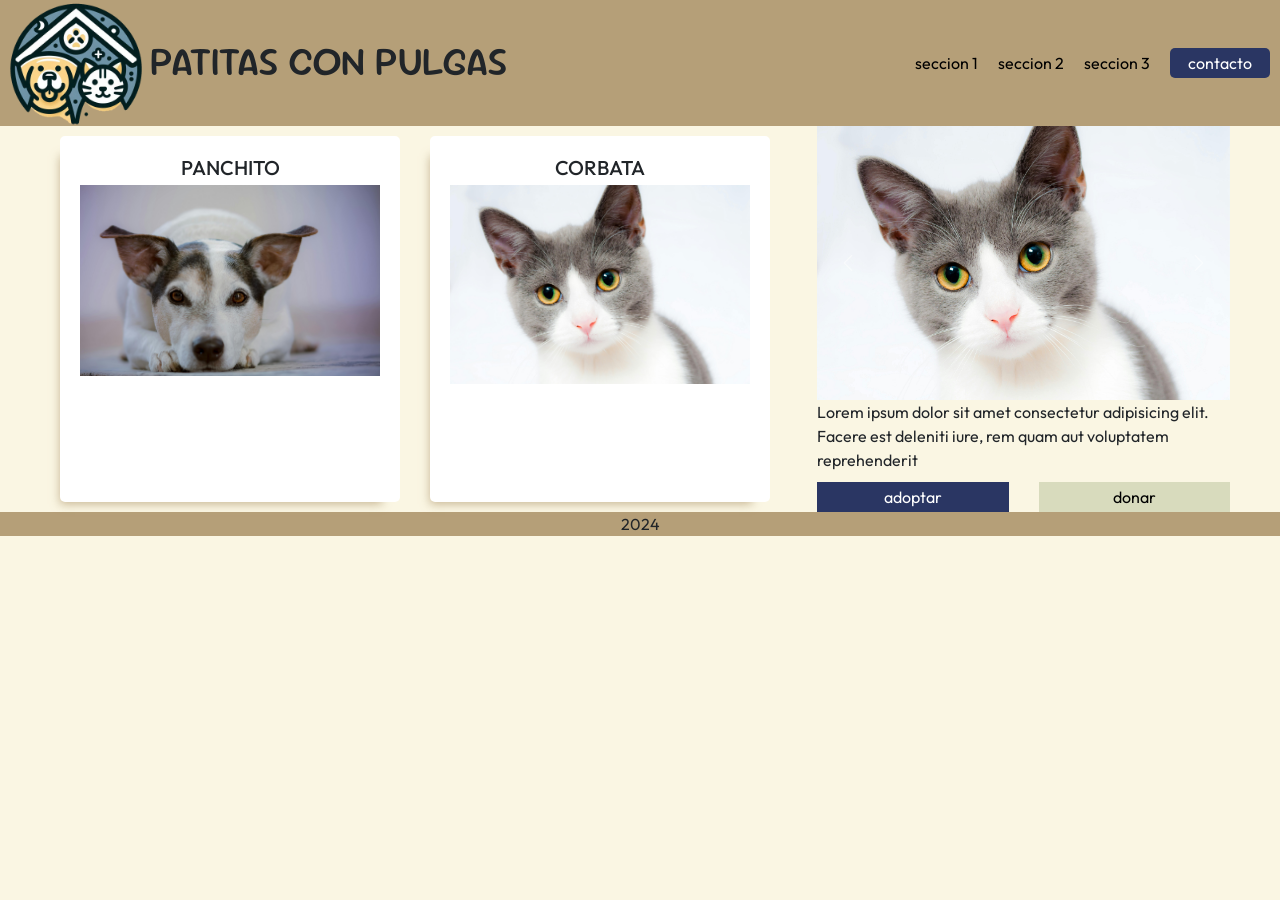
==== index.html @ 22d17f7e "Add files via upload" ====
<!DOCTYPE html>
<html lang="es">
<head>
    <meta charset="UTF-8">
    <meta name="viewport" content="width=device-width, initial-scale=1.0">
    <title>Patitas con pulgas</title>
    <!-- FONT AWESONE -->
    <link rel="stylesheet" href="https://cdnjs.cloudflare.com/ajax/libs/font-awesome/6.6.0/css/all.min.css" integrity="sha512-Kc323vGBEqzTmouAECnVceyQqyqdsSiqLQISBL29aUW4U/M7pSPA/gEUZQqv1cwx4OnYxTxve5UMg5GT6L4JJg==" crossorigin="anonymous" referrerpolicy="no-referrer" />
    <!-- BOOTSTRAP -->
    <link href="https://cdn.jsdelivr.net/npm/bootstrap@5.3.3/dist/css/bootstrap.min.css" rel="stylesheet" integrity="sha384-QWTKZyjpPEjISv5WaRU9OFeRpok6YctnYmDr5pNlyT2bRjXh0JMhjY6hW+ALEwIH" crossorigin="anonymous">
<!-- CUSTOM  CSS -->
     <link rel="stylesheet" href="css/estilos.css">
<!-- FAVICON -->
    <link rel="shortcut icon" href="img/favicon.png" type="image/x-icon">
     
</head>


<body>
    <header>
        <div class="logo">
        <a href="index.html"><img src="img/logo1.jpg" alt="logo refugio de mascotas"></a>
        
        <h1>patitas con pulgas</h1>
    </div>
        <nav class="navHeader">
            <a href="">seccion 1</a>
            <a href="">seccion 2</a>
            <a href="">seccion 3</a>
            <a href=""><input class="btnContacto" type="button" value="contacto"></a>
        </nav>
    </header>
    <main>
        <div class="container_flex">
<div class="container_cards">
            <article>
                <h2>Panchito</h2>
                <img src="img/perro2.jpg" alt="foto perro panchito">
            </article>

            <article>
                <h2>Corbata</h2>
                <img src="img/gato1.jpg" alt="foto gato corbata">
            </article>
        </div>
        </div>
        <aside>
                <div class="carousel">
                    <div id="carouselExample" class="carousel slide">
                        <div class="carousel-inner">
                          <div class="carousel-item active">
                            <img src="img/gato1.jpg" class="d-block w-100" alt="...">
                          </div>
                          <div class="carousel-item">
                            <img src="img/perro1.jpg" class="d-block w-100" alt="...">
                          </div>
                          <div class="carousel-item">
                            <img src="img/perro2.jpg" class="d-block w-100" alt="...">
                          </div>
                        </div>
                        <button class="carousel-control-prev" type="button" data-bs-target="#carouselExample" data-bs-slide="prev">
                          <span class="carousel-control-prev-icon" aria-hidden="true"></span>
                          <span class="visually-hidden">Previous</span>
                        </button>
                        <button class="carousel-control-next" type="button" data-bs-target="#carouselExample" data-bs-slide="next">
                          <span class="carousel-control-next-icon" aria-hidden="true"></span>
                          <span class="visually-hidden">Next</span>
                        </button>
                      </div>
                </div>
                <p>Lorem ipsum dolor sit amet consectetur adipisicing elit. Facere est deleniti iure, rem quam aut voluptatem reprehenderit</p>
                <div class="asideButtons">
                    <input class="botonAdoptar" type="button" value="adoptar">
                    <input class="botonDonar" type="button" value="donar">
                </div>
        </aside>


    </main>
    <footer>
        <p>2024</p>
    </footer>
    <script src="https://cdn.jsdelivr.net/npm/@popperjs/core@2.11.8/dist/umd/popper.min.js" integrity="sha384-I7E8VVD/ismYTF4hNIPjVp/Zjvgyol6VFvRkX/vR+Vc4jQkC+hVqc2pM8ODewa9r" crossorigin="anonymous"></script>
<script src="https://cdn.jsdelivr.net/npm/bootstrap@5.3.3/dist/js/bootstrap.min.js" integrity="sha384-0pUGZvbkm6XF6gxjEnlmuGrJXVbNuzT9qBBavbLwCsOGabYfZo0T0to5eqruptLy" crossorigin="anonymous"></script>
</body>
</html>
---- css/estilos.css ----
@import url('https://fonts.googleapis.com/css2?family=Concert+One&display=swap');

@import url('https://fonts.googleapis.com/css2?family=Concert+One&family=Sour+Gummy:ital,wght@0,100..900;1,100..900&display=swap');


@import url('https://fonts.googleapis.com/css2?family=Concert+One&family=Outfit:wght@100..900&family=Sour+Gummy:ital,wght@0,100..900;1,100..900&display=swap');


/* RESET */

*{
    margin: 0px;
    padding: 0px;
    box-sizing: border-box;

}
/* ESTILOS GLOBALES */
html{
    font-size: 62.5%;

}

body {
    font-size: 1.6rem;
    font-family: "Outfit", sans-serif;
    background-color: #FAF6E3;
}

img {
    max-width: 100%;
}

a{
    text-decoration: none;
    color: black;
}

/* HEADER */
header{
    display: flex;
    justify-content: space-between;
    align-items: center;
    background-color: #B59F78;
}

header img {
    width: 150px;
}

header h1 {
    /* font-family: "Concert One", sans-serif; */
    font-family: "Sour Gummy", sans-serif;
    font-size: 4rem;
    text-transform: uppercase;
}

.navHeader{
    display: flex;
    align-items: center;
    gap: 2rem;
}
/* LOGO */
.logo {
    display: flex;
    justify-content: center;
    align-items: center;
}
/* BOTONES */

.botonAdoptar, .botonDonar {
    border: none;
    background-color: #2A3663;
    width: 200px;
    height: 30px;
    cursor: pointer;
    color: #fff;
}

.botonDonar{
    background-color: #D8DBBD;
    color: #000;
}

.btnContacto{
    border: none;
    background-color: #2A3663;
    width: 100px;
    height: 30px;
    cursor: pointer;
    color: #fff;
    border-radius: .5rem;
    margin-right: 1rem;
}

/* ASIDE */
aside {
    width: 35%;
    display: flex;
    flex-direction: column;
    
}
aside img {
    width: 300px;
    display: flex;
    align-items: center;
}

.asideButtons {
    display: flex;
    gap: 3rem;
}

.container_flex {
    display: flex;
    gap: 2rem;
    justify-content: space-between;
}
.container_cards{
    display: flex;
    gap: 1rem;
}
/* ARTICLE */
article {
    width: 90%;
    background-color: #fff;
    text-align: center;
    padding: 2rem;
    margin: 1rem;
    border-radius: .5rem;
    box-shadow: -9px 11px 9px -9px rgba(181,159,120,0.75);
   
}

article h2{
    text-transform: uppercase;
}

article img {
    width: 300px;
}


footer {
    background-color: #b59f78 ;
    text-align: center;
}

.carousel{
  
  max-width: 100%;
}

main{
    display: flex;
    justify-content: space-between;
    margin-left: 5rem;
    margin-right: 5rem;
}
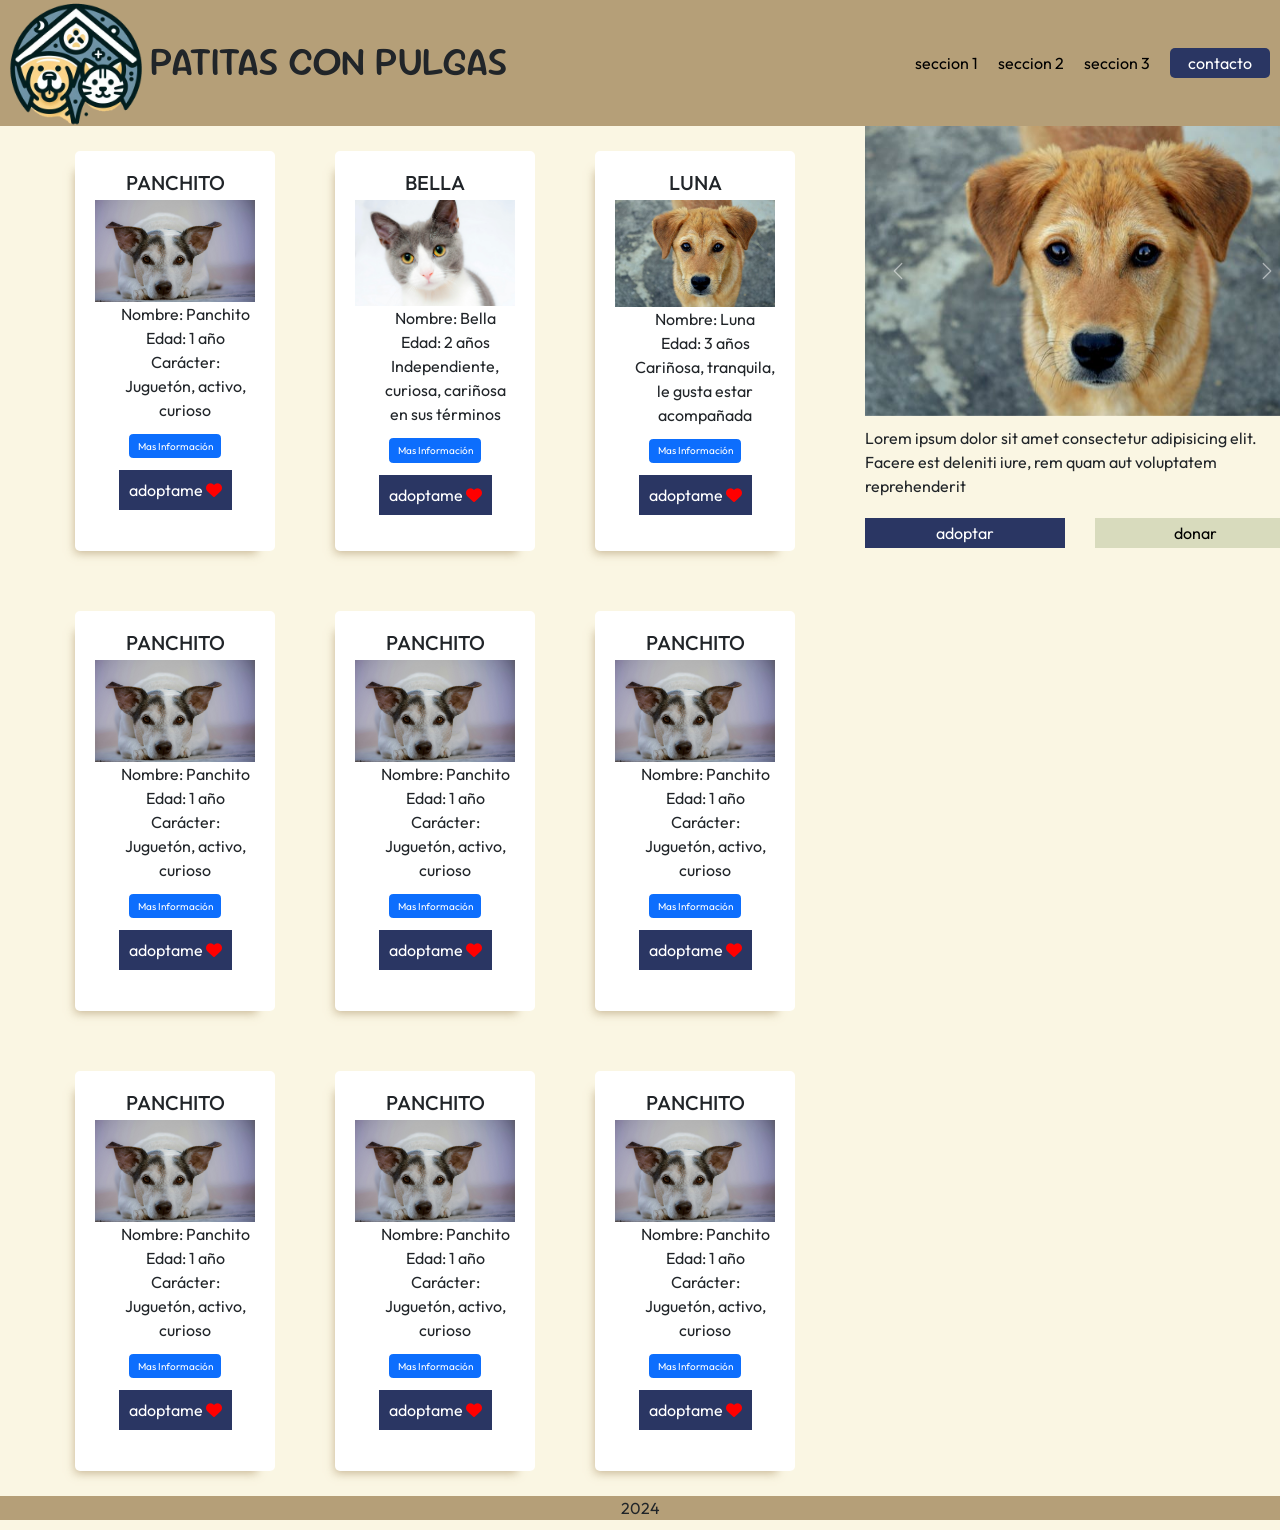
==== commit 53982a86: "Add files via upload" ====
--- a/index.html
+++ b/index.html
@@ -24,38 +24,410 @@
         <h1>patitas con pulgas</h1>
     </div>
         <nav class="navHeader">
-            <a href="">seccion 1</a>
-            <a href="">seccion 2</a>
-            <a href="">seccion 3</a>
+            <a class="navLinks" href="">seccion 1</a>
+            <a class="navLinks" href="">seccion 2</a>
+            <a class="navLinks" href="">seccion 3</a>
             <a href=""><input class="btnContacto" type="button" value="contacto"></a>
         </nav>
     </header>
     <main>
         <div class="container_flex">
 <div class="container_cards">
-            <article>
-                <h2>Panchito</h2>
-                <img src="img/perro2.jpg" alt="foto perro panchito">
-            </article>
-
-            <article>
-                <h2>Corbata</h2>
-                <img src="img/gato1.jpg" alt="foto gato corbata">
-            </article>
-        </div>
+    <article>
+        <h2>Panchito</h2> 
+        <img src="img/perro2.jpg" alt="foto perro panchito">
+        <ul>
+          <li>Nombre: Panchito</li>
+          <li>Edad: 1 año</li>
+          <li>Carácter: Juguetón, activo, curioso</li>
+        </ul>
+      <!-- Button trigger modal -->
+<button type="button" class="btn btn-primary" data-bs-toggle="modal" data-bs-target="#exampleModal">
+  Mas Información
+</button>
+     <!-- Modal -->
+<div class="modal fade" id="exampleModal" tabindex="-1" aria-labelledby="exampleModalLabel" aria-hidden="true">
+  <div class="modal-dialog">
+    <div class="modal-content">
+      <div class="modal-header">
+        <h1 class="modal-title fs-5" id="exampleModalLabel">Panchito</h1>
+        <button type="button" class="btn-close" data-bs-dismiss="modal" aria-label="Close"></button>
+      </div>
+      <div class="modal-body">
+        <p> 
+            Nombre: Panchito <br>
+Edad: 1 año <br>
+Carácter: Juguetón, activo, curioso <br>
+Compatibilidad: Aprecia la compañía humana y adora los juegos con niños y adultos. Se lleva bien con otros perros y tiene curiosidad por los gatos, aunque a veces es demasiado enérgico. <br>
+Salud: Castrado, vacunado y en perfecto estado de salud <br>
+Detalles adicionales: Ideal para una familia activa. Panchito tiene mucha energía y necesita espacio para correr y jugar.
+
+        </p>
+      </div>
+      <div class="modal-footer">
+        
+      </div>
+    </div>
+  </div>
+</div>
+
+        <div class="adoptar">
+        <a href="#">adoptame <i class="fa-solid fa-heart"></i></a>
+    </div>
+    <!-- ANIMAL 2 -->
+      </article>
+      <article>
+        <h2>Bella</h2> 
+        <img src="img/gato1.jpg" alt="foto perro panchito">
+        <ul>
+          <li>Nombre: Bella</li>
+          <li>Edad: 2 años</li>
+          <li>Independiente, curiosa, cariñosa en sus términos</li>
+        </ul>
+      <!-- Button trigger modal -->
+<button type="button" class="btn btn-primary" data-bs-toggle="modal" data-bs-target="#exampleModal2">
+  Mas Información
+</button>
+     <!-- Modal -->
+<div class="modal fade" id="exampleModal2" tabindex="-1" aria-labelledby="exampleModalLabel2" aria-hidden="true">
+  <div class="modal-dialog">
+    <div class="modal-content">
+      <div class="modal-header">
+        <h1 class="modal-title fs-5" id="exampleModalLabel2">Bella</h1>
+        <button type="button" class="btn-close" data-bs-dismiss="modal" aria-label="Close"></button>
+      </div>
+      <div class="modal-body">
+        <p> 
+            Nombre: Bella <br>
+Edad: 2 años <br>
+Carácter: Independiente, curiosa, cariñosa en sus términos <br>
+Compatibilidad: Le gusta la compañía humana, pero sin agobios. Es tolerante con otros gatos y perros tranquilos. <br>
+Salud: Castrada, vacunada y desparasitada <br>
+Detalles adicionales: Bella es ideal para una casa sin mucho ruido, y disfruta explorar y tomar el sol cerca de la ventana.
+
+
+        </p>
+      </div>
+      <div class="modal-footer">
+        
+      </div>
+    </div>
+  </div>
+</div>
+
+        <div class="adoptar">
+        <a href="#">adoptame <i class="fa-solid fa-heart"></i></a>
+    </div>
+      </article>
+
+      <!-- ANIMAL -->
+      <article>
+        <h2>Luna</h2> 
+        <img src="img/perro1.jpg" alt="foto perro panchito">
+        <ul>
+          <li>Nombre: Luna</li>
+          <li>Edad: 3 años</li>
+          <li>Cariñosa, tranquila, le gusta estar acompañada</li>
+        </ul>
+      <!-- Button trigger modal -->
+<button type="button" class="btn btn-primary" data-bs-toggle="modal" data-bs-target="#exampleModal">
+  Mas Información
+</button>
+     <!-- Modal -->
+<div class="modal fade" id="exampleModal" tabindex="-1" aria-labelledby="exampleModalLabel" aria-hidden="true">
+  <div class="modal-dialog">
+    <div class="modal-content">
+      <div class="modal-header">
+        <h1 class="modal-title fs-5" id="exampleModalLabel">Panchito</h1>
+        <button type="button" class="btn-close" data-bs-dismiss="modal" aria-label="Close"></button>
+      </div>
+      <div class="modal-body">
+        <p> 
+            Nombre: Panchito <br>
+Edad: 1 año <br>
+Carácter: Juguetón, activo, curioso <br>
+Compatibilidad: Aprecia la compañía humana y adora los juegos con niños y adultos. Se lleva bien con otros perros y tiene curiosidad por los gatos, aunque a veces es demasiado enérgico. <br>
+Salud: Castrado, vacunado y en perfecto estado de salud <br>
+Detalles adicionales: Ideal para una familia activa. Panchito tiene mucha energía y necesita espacio para correr y jugar.
+
+        </p>
+      </div>
+      <div class="modal-footer">
+        
+      </div>
+    </div>
+  </div>
+</div>
+
+        <div class="adoptar">
+        <a href="#">adoptame <i class="fa-solid fa-heart"></i></a>
+    </div>
+      </article>
+      <article>
+        <h2>Panchito</h2> 
+        <img src="img/perro2.jpg" alt="foto perro panchito">
+        <ul>
+          <li>Nombre: Panchito</li>
+          <li>Edad: 1 año</li>
+          <li>Carácter: Juguetón, activo, curioso</li>
+        </ul>
+      <!-- Button trigger modal -->
+<button type="button" class="btn btn-primary" data-bs-toggle="modal" data-bs-target="#exampleModal">
+  Mas Información
+</button>
+     <!-- Modal -->
+<div class="modal fade" id="exampleModal" tabindex="-1" aria-labelledby="exampleModalLabel" aria-hidden="true">
+  <div class="modal-dialog">
+    <div class="modal-content">
+      <div class="modal-header">
+        <h1 class="modal-title fs-5" id="exampleModalLabel">Panchito</h1>
+        <button type="button" class="btn-close" data-bs-dismiss="modal" aria-label="Close"></button>
+      </div>
+      <div class="modal-body">
+        <p> 
+            Nombre: Panchito <br>
+Edad: 1 año <br>
+Carácter: Juguetón, activo, curioso <br>
+Compatibilidad: Aprecia la compañía humana y adora los juegos con niños y adultos. Se lleva bien con otros perros y tiene curiosidad por los gatos, aunque a veces es demasiado enérgico. <br>
+Salud: Castrado, vacunado y en perfecto estado de salud <br>
+Detalles adicionales: Ideal para una familia activa. Panchito tiene mucha energía y necesita espacio para correr y jugar.
+
+        </p>
+      </div>
+      <div class="modal-footer">
+        
+      </div>
+    </div>
+  </div>
+</div>
+
+        <div class="adoptar">
+        <a href="#">adoptame <i class="fa-solid fa-heart"></i></a>
+    </div>
+      </article>
+      <article>
+        <h2>Panchito</h2> 
+        <img src="img/perro2.jpg" alt="foto perro panchito">
+        <ul>
+          <li>Nombre: Panchito</li>
+          <li>Edad: 1 año</li>
+          <li>Carácter: Juguetón, activo, curioso</li>
+        </ul>
+      <!-- Button trigger modal -->
+<button type="button" class="btn btn-primary" data-bs-toggle="modal" data-bs-target="#exampleModal">
+  Mas Información
+</button>
+     <!-- Modal -->
+<div class="modal fade" id="exampleModal" tabindex="-1" aria-labelledby="exampleModalLabel" aria-hidden="true">
+  <div class="modal-dialog">
+    <div class="modal-content">
+      <div class="modal-header">
+        <h1 class="modal-title fs-5" id="exampleModalLabel">Panchito</h1>
+        <button type="button" class="btn-close" data-bs-dismiss="modal" aria-label="Close"></button>
+      </div>
+      <div class="modal-body">
+        <p> 
+            Nombre: Panchito <br>
+Edad: 1 año <br>
+Carácter: Juguetón, activo, curioso <br>
+Compatibilidad: Aprecia la compañía humana y adora los juegos con niños y adultos. Se lleva bien con otros perros y tiene curiosidad por los gatos, aunque a veces es demasiado enérgico. <br>
+Salud: Castrado, vacunado y en perfecto estado de salud <br>
+Detalles adicionales: Ideal para una familia activa. Panchito tiene mucha energía y necesita espacio para correr y jugar.
+
+        </p>
+      </div>
+      <div class="modal-footer">
+        
+      </div>
+    </div>
+  </div>
+</div>
+
+        <div class="adoptar">
+        <a href="#">adoptame <i class="fa-solid fa-heart"></i></a>
+    </div>
+      </article>
+      <article>
+        <h2>Panchito</h2> 
+        <img src="img/perro2.jpg" alt="foto perro panchito">
+        <ul>
+          <li>Nombre: Panchito</li>
+          <li>Edad: 1 año</li>
+          <li>Carácter: Juguetón, activo, curioso</li>
+        </ul>
+      <!-- Button trigger modal -->
+<button type="button" class="btn btn-primary" data-bs-toggle="modal" data-bs-target="#exampleModal">
+  Mas Información
+</button>
+     <!-- Modal -->
+<div class="modal fade" id="exampleModal" tabindex="-1" aria-labelledby="exampleModalLabel" aria-hidden="true">
+  <div class="modal-dialog">
+    <div class="modal-content">
+      <div class="modal-header">
+        <h1 class="modal-title fs-5" id="exampleModalLabel">Panchito</h1>
+        <button type="button" class="btn-close" data-bs-dismiss="modal" aria-label="Close"></button>
+      </div>
+      <div class="modal-body">
+        <p> 
+            Nombre: Panchito <br>
+Edad: 1 año <br>
+Carácter: Juguetón, activo, curioso <br>
+Compatibilidad: Aprecia la compañía humana y adora los juegos con niños y adultos. Se lleva bien con otros perros y tiene curiosidad por los gatos, aunque a veces es demasiado enérgico. <br>
+Salud: Castrado, vacunado y en perfecto estado de salud <br>
+Detalles adicionales: Ideal para una familia activa. Panchito tiene mucha energía y necesita espacio para correr y jugar.
+
+        </p>
+      </div>
+      <div class="modal-footer">
+        
+      </div>
+    </div>
+  </div>
+</div>
+
+        <div class="adoptar">
+        <a href="#">adoptame <i class="fa-solid fa-heart"></i></a>
+    </div>
+      </article>
+      <article>
+        <h2>Panchito</h2> 
+        <img src="img/perro2.jpg" alt="foto perro panchito">
+        <ul>
+          <li>Nombre: Panchito</li>
+          <li>Edad: 1 año</li>
+          <li>Carácter: Juguetón, activo, curioso</li>
+        </ul>
+      <!-- Button trigger modal -->
+<button type="button" class="btn btn-primary" data-bs-toggle="modal" data-bs-target="#exampleModal">
+  Mas Información
+</button>
+     <!-- Modal -->
+<div class="modal fade" id="exampleModal" tabindex="-1" aria-labelledby="exampleModalLabel" aria-hidden="true">
+  <div class="modal-dialog">
+    <div class="modal-content">
+      <div class="modal-header">
+        <h1 class="modal-title fs-5" id="exampleModalLabel">Panchito</h1>
+        <button type="button" class="btn-close" data-bs-dismiss="modal" aria-label="Close"></button>
+      </div>
+      <div class="modal-body">
+        <p> 
+            Nombre: Panchito <br>
+Edad: 1 año <br>
+Carácter: Juguetón, activo, curioso <br>
+Compatibilidad: Aprecia la compañía humana y adora los juegos con niños y adultos. Se lleva bien con otros perros y tiene curiosidad por los gatos, aunque a veces es demasiado enérgico. <br>
+Salud: Castrado, vacunado y en perfecto estado de salud <br>
+Detalles adicionales: Ideal para una familia activa. Panchito tiene mucha energía y necesita espacio para correr y jugar.
+
+        </p>
+      </div>
+      <div class="modal-footer">
+        
+      </div>
+    </div>
+  </div>
+</div>
+
+        <div class="adoptar">
+        <a href="#">adoptame <i class="fa-solid fa-heart"></i></a>
+    </div>
+      </article>
+      <article>
+        <h2>Panchito</h2> 
+        <img src="img/perro2.jpg" alt="foto perro panchito">
+        <ul>
+          <li>Nombre: Panchito</li>
+          <li>Edad: 1 año</li>
+          <li>Carácter: Juguetón, activo, curioso</li>
+        </ul>
+      <!-- Button trigger modal -->
+<button type="button" class="btn btn-primary" data-bs-toggle="modal" data-bs-target="#exampleModal">
+  Mas Información
+</button>
+     <!-- Modal -->
+<div class="modal fade" id="exampleModal" tabindex="-1" aria-labelledby="exampleModalLabel" aria-hidden="true">
+  <div class="modal-dialog">
+    <div class="modal-content">
+      <div class="modal-header">
+        <h1 class="modal-title fs-5" id="exampleModalLabel">Panchito</h1>
+        <button type="button" class="btn-close" data-bs-dismiss="modal" aria-label="Close"></button>
+      </div>
+      <div class="modal-body">
+        <p> 
+            Nombre: Panchito <br>
+Edad: 1 año <br>
+Carácter: Juguetón, activo, curioso <br>
+Compatibilidad: Aprecia la compañía humana y adora los juegos con niños y adultos. Se lleva bien con otros perros y tiene curiosidad por los gatos, aunque a veces es demasiado enérgico. <br>
+Salud: Castrado, vacunado y en perfecto estado de salud <br>
+Detalles adicionales: Ideal para una familia activa. Panchito tiene mucha energía y necesita espacio para correr y jugar.
+
+        </p>
+      </div>
+      <div class="modal-footer">
+        
+      </div>
+    </div>
+  </div>
+</div>
+
+        <div class="adoptar">
+        <a href="#">adoptame <i class="fa-solid fa-heart"></i></a>
+    </div>
+      </article>
+      <article>
+        <h2>Panchito</h2> 
+        <img src="img/perro2.jpg" alt="foto perro panchito">
+        <ul>
+          <li>Nombre: Panchito</li>
+          <li>Edad: 1 año</li>
+          <li>Carácter: Juguetón, activo, curioso</li>
+        </ul>
+      <!-- Button trigger modal -->
+<button type="button" class="btn btn-primary" data-bs-toggle="modal" data-bs-target="#exampleModal">
+  Mas Información
+</button>
+     <!-- Modal -->
+<div class="modal fade" id="exampleModal" tabindex="-1" aria-labelledby="exampleModalLabel" aria-hidden="true">
+  <div class="modal-dialog">
+    <div class="modal-content">
+      <div class="modal-header">
+        <h1 class="modal-title fs-5" id="exampleModalLabel">Panchito</h1>
+        <button type="button" class="btn-close" data-bs-dismiss="modal" aria-label="Close"></button>
+      </div>
+      <div class="modal-body">
+        <p> 
+            Nombre: Panchito <br>
+Edad: 1 año <br>
+Carácter: Juguetón, activo, curioso <br>
+Compatibilidad: Aprecia la compañía humana y adora los juegos con niños y adultos. Se lleva bien con otros perros y tiene curiosidad por los gatos, aunque a veces es demasiado enérgico. <br>
+Salud: Castrado, vacunado y en perfecto estado de salud <br>
+Detalles adicionales: Ideal para una familia activa. Panchito tiene mucha energía y necesita espacio para correr y jugar.
+
+        </p>
+      </div>
+      <div class="modal-footer">
+        
+      </div>
+    </div>
+  </div>
+</div>
+
+        <div class="adoptar">
+        <a href="#">adoptame <i class="fa-solid fa-heart"></i></a>
+    </div>
+      </article>       
         </div>
         <aside>
                 <div class="carousel">
                     <div id="carouselExample" class="carousel slide">
                         <div class="carousel-inner">
                           <div class="carousel-item active">
-                            <img src="img/gato1.jpg" class="d-block w-100" alt="...">
-                          </div>
-                          <div class="carousel-item">
                             <img src="img/perro1.jpg" class="d-block w-100" alt="...">
                           </div>
                           <div class="carousel-item">
                             <img src="img/perro2.jpg" class="d-block w-100" alt="...">
+                          </div>
+                          <div class="carousel-item">
+                            <img src="img/gato1.jpg" class="d-block w-100" alt="...">
                           </div>
                         </div>
                         <button class="carousel-control-prev" type="button" data-bs-target="#carouselExample" data-bs-slide="prev">
@@ -70,17 +442,28 @@
                 </div>
                 <p>Lorem ipsum dolor sit amet consectetur adipisicing elit. Facere est deleniti iure, rem quam aut voluptatem reprehenderit</p>
                 <div class="asideButtons">
-                    <input class="botonAdoptar" type="button" value="adoptar">
+                    <a href="contacto.html"><input class="botonAdoptar" type="button" value="adoptar"></a>
+                    
                     <input class="botonDonar" type="button" value="donar">
                 </div>
+                <iframe src="https://www.google.com/maps/embed?pb=!1m18!1m12!1m3!1d3285.00169533012!2d-58.45462522484295!3d-34.57882365618288!2m3!1f0!2f0!3f0!3m2!1i1024!2i768!4f13.1!3m3!1m2!1s0x95bcb5e7e69339d7%3A0xb7ab9fd5898290f8!2sDelgado%20769%2C%20C1427BDI%20Cdad.%20Aut%C3%B3noma%20de%20Buenos%20Aires!5e0!3m2!1ses-419!2sar!4v1731377019322!5m2!1ses-419!2sar" width="400" height="300" style="border:0;" allowfullscreen="" loading="lazy" referrerpolicy="no-referrer-when-downgrade"></iframe>
         </aside>
 
 
     </main>
+
+    
+
     <footer>
         <p>2024</p>
     </footer>
+
+   
     <script src="https://cdn.jsdelivr.net/npm/@popperjs/core@2.11.8/dist/umd/popper.min.js" integrity="sha384-I7E8VVD/ismYTF4hNIPjVp/Zjvgyol6VFvRkX/vR+Vc4jQkC+hVqc2pM8ODewa9r" crossorigin="anonymous"></script>
 <script src="https://cdn.jsdelivr.net/npm/bootstrap@5.3.3/dist/js/bootstrap.min.js" integrity="sha384-0pUGZvbkm6XF6gxjEnlmuGrJXVbNuzT9qBBavbLwCsOGabYfZo0T0to5eqruptLy" crossorigin="anonymous"></script>
+
+
+
+<script src="js/script.js"></script>
 </body>
 </html>
--- a/css/estilos.css
+++ b/css/estilos.css
@@ -58,6 +58,17 @@
     display: flex;
     align-items: center;
     gap: 2rem;
+}
+
+.navLinks:hover {
+    border: solid;
+    width: 100px;
+    height: 30px;
+    cursor: pointer;
+    color: #fff;
+    border-radius: .5rem;
+    margin-right: 1rem;
+    text-align: center;
 }
 /* LOGO */
 .logo {
@@ -76,9 +87,16 @@
     color: #fff;
 }
 
+.botonAdoptar:hover{
+    background-color: #1d2544;
+}
 .botonDonar{
     background-color: #D8DBBD;
     color: #000;
+}
+
+.botonDonar:hover{
+    background-color: #727272;
 }
 
 .btnContacto{
@@ -92,11 +110,17 @@
     margin-right: 1rem;
 }
 
+.btnContacto:hover{
+    background-color: #1d2544;
+    transform: scale(1.1);
+}
+
 /* ASIDE */
 aside {
     width: 35%;
     display: flex;
     flex-direction: column;
+    gap: 1rem;
     
 }
 aside img {
@@ -112,23 +136,39 @@
 
 .container_flex {
     display: flex;
+    /* flex-wrap: wrap; */
     gap: 2rem;
     justify-content: space-between;
 }
 .container_cards{
     display: flex;
     gap: 1rem;
+    flex-wrap: wrap;
+   width: 80rem;
+   
 }
 /* ARTICLE */
 article {
-    width: 90%;
+    width: 20rem;
+    height: 40rem;
     background-color: #fff;
     text-align: center;
     padding: 2rem;
-    margin: 1rem;
+    margin: 2.5rem;
     border-radius: .5rem;
     box-shadow: -9px 11px 9px -9px rgba(181,159,120,0.75);
+    max-width: 100%;
+    
    
+}
+article:hover{
+    /* transform: scale(1.1); */
+    width: 22rem;
+    height: 42rem;
+padding-top: 2.5rem;
+    /* padding:2.5rem;
+    margin: 3rem; */
+    box-shadow: -10px 12px 10px -10px rgb(129, 113, 86);
 }
 
 article h2{
@@ -139,6 +179,12 @@
     width: 300px;
 }
 
+article a{
+    margin-top: 2rem;
+}
+.info-btn{
+    margin-bottom: 2rem;
+}
 
 footer {
     background-color: #b59f78 ;
@@ -155,4 +201,25 @@
     justify-content: space-between;
     margin-left: 5rem;
     margin-right: 5rem;
-}+}
+
+article a {
+    background-color: #2A3663;
+    color: #fff;
+    padding: 1rem;
+   
+}
+
+.adoptar{
+    margin-top: 20px;
+}
+
+article a i {
+    color: red;
+}
+
+article li {
+    list-style: none;
+}
+
+
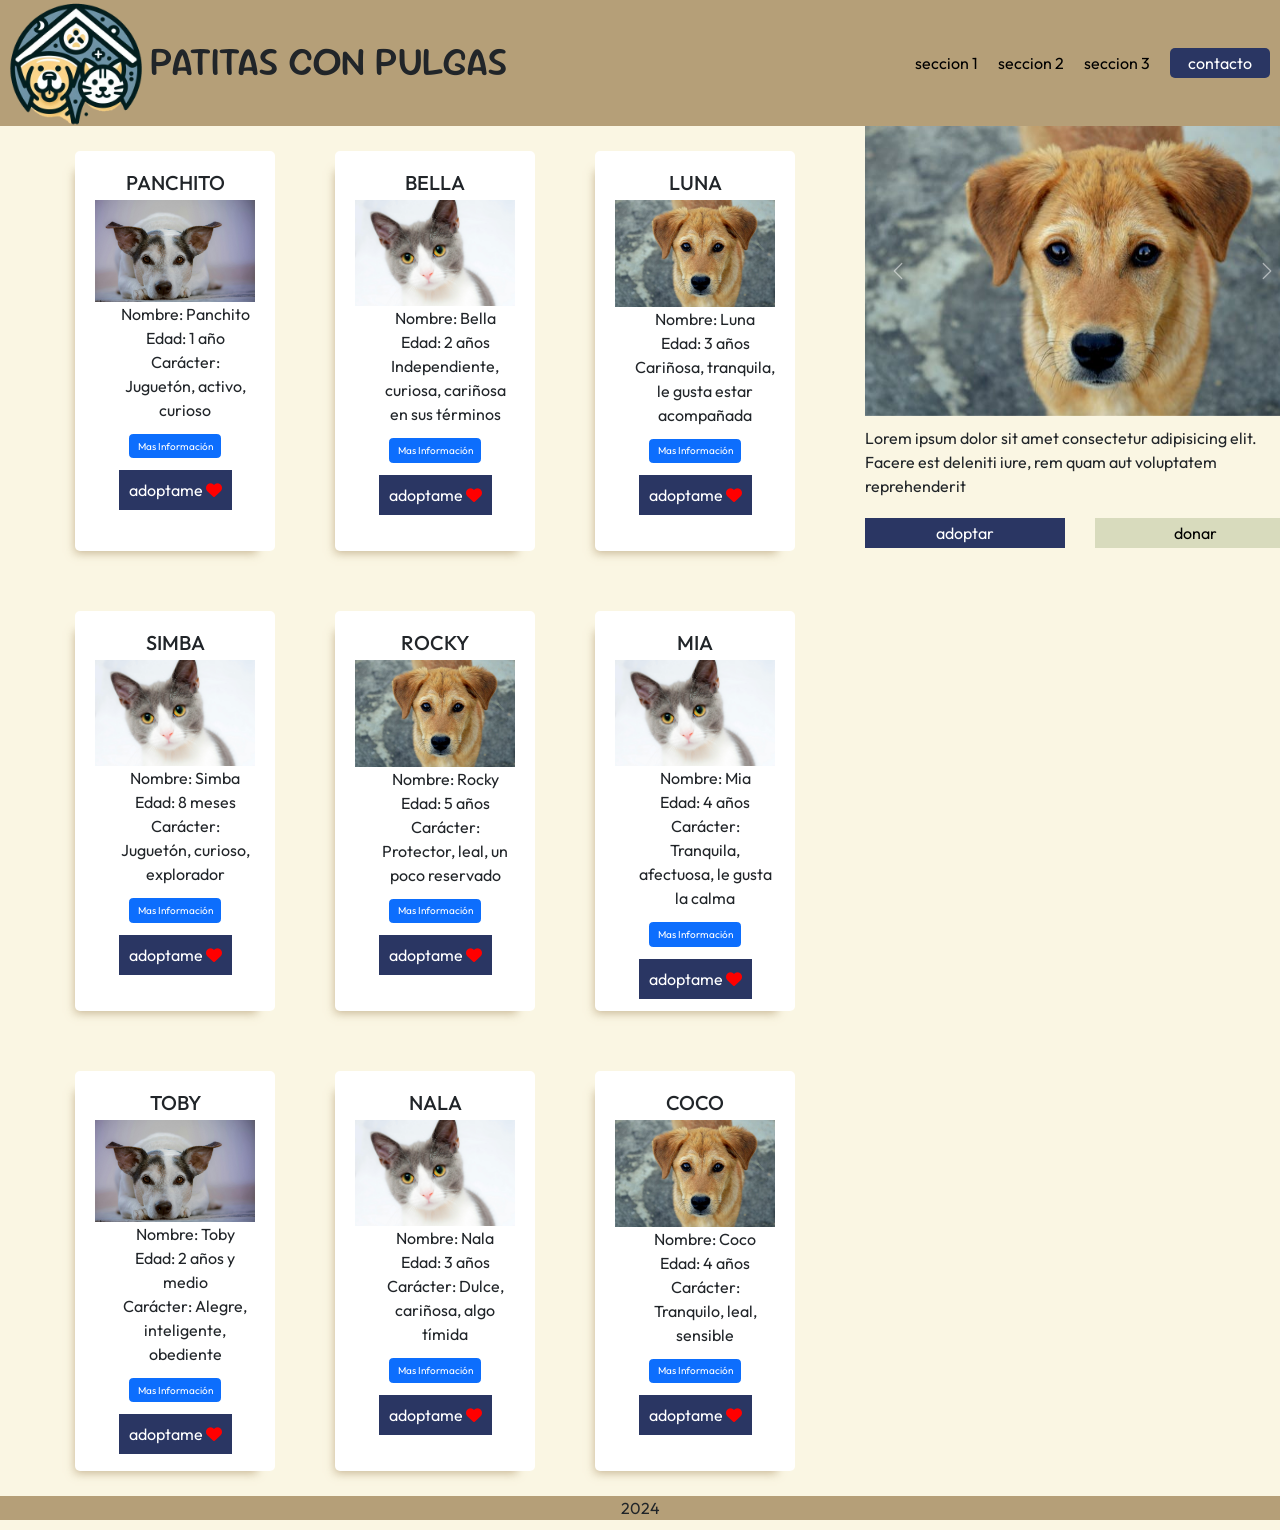
==== commit 4f167736: "Add files via upload" ====
--- a/index.html
+++ b/index.html
@@ -130,11 +130,99 @@
           <li>Cariñosa, tranquila, le gusta estar acompañada</li>
         </ul>
       <!-- Button trigger modal -->
-<button type="button" class="btn btn-primary" data-bs-toggle="modal" data-bs-target="#exampleModal">
-  Mas Información
-</button>
-     <!-- Modal -->
-<div class="modal fade" id="exampleModal" tabindex="-1" aria-labelledby="exampleModalLabel" aria-hidden="true">
+<button type="button" class="btn btn-primary" data-bs-toggle="modal" data-bs-target="#exampleModal3">
+  Mas Información
+</button>
+     <!-- Modal -->
+<div class="modal fade" id="exampleModal3" tabindex="-1" aria-labelledby="exampleModalLabel3" aria-hidden="true">
+  <div class="modal-dialog">
+    <div class="modal-content">
+      <div class="modal-header">
+        <h1 class="modal-title fs-5" id="exampleModalLabel3">Luna</h1>
+        <button type="button" class="btn-close" data-bs-dismiss="modal" aria-label="Close"></button>
+      </div>
+      <div class="modal-body">
+        <p> 
+            Nombre: Luna <br>
+            Edad: 3 años <br>
+            Carácter: Cariñosa, tranquila, le gusta estar acompañada <br>
+            Compatibilidad: Se lleva muy bien con personas de todas las edades, incluyendo niños pequeños. Es amigable con otros perros, pero es un poco tímida con los gatos. <br>
+            Salud: Castrada, vacunada y desparasitada <br>
+            Detalles adicionales: Disfruta los paseos tranquilos y necesita un hogar donde le dediquen tiempo y compañía.
+
+        </p>
+      </div>
+      <div class="modal-footer">
+        
+      </div>
+    </div>
+  </div>
+</div>
+
+        <div class="adoptar">
+        <a href="#">adoptame <i class="fa-solid fa-heart"></i></a>
+    </div>
+
+
+      </article>
+    <!-- ANIMAL -->
+      <article>
+        <h2>Simba</h2> 
+        <img src="img/gato1.jpg" alt="foto perro panchito">
+        <ul>
+          <li>Nombre: Simba</li>
+          <li>Edad: 8 meses</li>
+          <li>Carácter: Juguetón, curioso, explorador</li>
+        </ul>
+      <!-- Button trigger modal -->
+<button type="button" class="btn btn-primary" data-bs-toggle="modal" data-bs-target="#exampleModal4">
+  Mas Información
+</button>
+     <!-- Modal -->
+<div class="modal fade" id="exampleModal4" tabindex="-1" aria-labelledby="exampleModalLabel" aria-hidden="true">
+  <div class="modal-dialog">
+    <div class="modal-content">
+      <div class="modal-header">
+        <h1 class="modal-title fs-5" id="exampleModalLabel">Simba</h1>
+        <button type="button" class="btn-close" data-bs-dismiss="modal" aria-label="Close"></button>
+      </div>
+      <div class="modal-body">
+        <p> 
+            Nombre: Simba <br>
+            Edad: 8 meses <br>
+            Carácter: Juguetón, curioso, explorador <br>
+            Compatibilidad: Agradable con personas y animales; tiene una actitud muy curiosa y se lleva bien con gatos y perros. <br>
+            Salud: Castrado, vacunado y en buena salud <br>
+            Detalles adicionales: Simba tiene mucha energía y disfruta jugar, por lo que necesita un hogar que le brinde tiempo para estimularlo.
+        </p>
+      </div>
+      <div class="modal-footer">
+        
+      </div>
+    </div>
+  </div>
+</div>
+
+        <div class="adoptar">
+        <a href="#">adoptame <i class="fa-solid fa-heart"></i></a>
+    </div>
+      </article>
+
+        <!-- ANIMAL -->
+      <article>
+        <h2>Rocky</h2> 
+        <img src="img/perro1.jpg" alt="foto perro panchito">
+        <ul>
+          <li>Nombre: Rocky</li>
+          <li>Edad: 5 años</li>
+          <li>Carácter: Protector, leal, un poco reservado</li>
+        </ul>
+      <!-- Button trigger modal -->
+<button type="button" class="btn btn-primary" data-bs-toggle="modal" data-bs-target="#exampleModal5">
+  Mas Información
+</button>
+     <!-- Modal -->
+<div class="modal fade" id="exampleModal5" tabindex="-1" aria-labelledby="exampleModalLabel" aria-hidden="true">
   <div class="modal-dialog">
     <div class="modal-content">
       <div class="modal-header">
@@ -143,40 +231,131 @@
       </div>
       <div class="modal-body">
         <p> 
-            Nombre: Panchito <br>
-Edad: 1 año <br>
-Carácter: Juguetón, activo, curioso <br>
-Compatibilidad: Aprecia la compañía humana y adora los juegos con niños y adultos. Se lleva bien con otros perros y tiene curiosidad por los gatos, aunque a veces es demasiado enérgico. <br>
-Salud: Castrado, vacunado y en perfecto estado de salud <br>
-Detalles adicionales: Ideal para una familia activa. Panchito tiene mucha energía y necesita espacio para correr y jugar.
-
-        </p>
-      </div>
-      <div class="modal-footer">
-        
-      </div>
-    </div>
-  </div>
-</div>
-
-        <div class="adoptar">
-        <a href="#">adoptame <i class="fa-solid fa-heart"></i></a>
-    </div>
-      </article>
-      <article>
-        <h2>Panchito</h2> 
+            Nombre: Rocky <br>
+            Edad: 5 años <br>
+            Carácter: Protector, leal, un poco reservado <br>
+            Compatibilidad: Es muy fiel y protector con sus cuidadores. Prefiere estar solo o con un par de animales conocidos, ya que puede ser desconfiado al principio. <br>
+            Salud: Castrado y vacunado <br>
+            Detalles adicionales: Rocky necesita tiempo para confiar en los humanos, por lo que se recomienda que esté con una familia paciente y sin niños pequeños.
+
+        </p>
+      </div>
+      <div class="modal-footer">
+        
+      </div>
+    </div>
+  </div>
+</div>
+
+        <div class="adoptar">
+        <a href="#">adoptame <i class="fa-solid fa-heart"></i></a>
+    </div>
+      </article>
+
+      <!-- ANIMAL -->
+      
+      <article>
+        <h2>Mia</h2> 
+        <img src="img/gato1.jpg" alt="foto perro panchito">
+        <ul>
+          <li>Nombre: Mia</li>
+          <li>Edad: 4 años</li>
+          <li>Carácter: Tranquila, afectuosa, le gusta la calma</li>
+        </ul>
+      <!-- Button trigger modal -->
+<button type="button" class="btn btn-primary" data-bs-toggle="modal" data-bs-target="#exampleModal6">
+  Mas Información
+</button>
+     <!-- Modal -->
+<div class="modal fade" id="exampleModal6" tabindex="-1" aria-labelledby="exampleModalLabel" aria-hidden="true">
+  <div class="modal-dialog">
+    <div class="modal-content">
+      <div class="modal-header">
+        <h1 class="modal-title fs-5" id="exampleModalLabel">Mia</h1>
+        <button type="button" class="btn-close" data-bs-dismiss="modal" aria-label="Close"></button>
+      </div>
+      <div class="modal-body">
+        <p> 
+            Nombre: Mia <br>
+            Edad: 4 años <br>
+            Carácter: Tranquila, afectuosa, le gusta la calma <br>
+            Compatibilidad: Se lleva bien con los humanos y tolera a otros gatos, pero prefiere un ambiente tranquilo y sin demasiados animales. <br>
+            Salud: Castrada y vacunada <br>
+            Detalles adicionales: Mia es ideal para una familia que quiera un gato calmado, perfecto para el ambiente de casa.
+        </p>
+      </div>
+      <div class="modal-footer">
+        
+      </div>
+    </div>
+  </div>
+</div>
+
+        <div class="adoptar">
+        <a href="#">adoptame <i class="fa-solid fa-heart"></i></a>
+    </div>
+      </article>
+
+<!-- ANIMAL -->
+
+      <article>
+        <h2>Toby</h2> 
         <img src="img/perro2.jpg" alt="foto perro panchito">
         <ul>
-          <li>Nombre: Panchito</li>
-          <li>Edad: 1 año</li>
-          <li>Carácter: Juguetón, activo, curioso</li>
-        </ul>
-      <!-- Button trigger modal -->
-<button type="button" class="btn btn-primary" data-bs-toggle="modal" data-bs-target="#exampleModal">
-  Mas Información
-</button>
-     <!-- Modal -->
-<div class="modal fade" id="exampleModal" tabindex="-1" aria-labelledby="exampleModalLabel" aria-hidden="true">
+          <li>Nombre: Toby</li>
+          <li>Edad: 2 años y medio</li>
+          <li>Carácter: Alegre, inteligente, obediente</li>
+        </ul>
+      <!-- Button trigger modal -->
+<button type="button" class="btn btn-primary" data-bs-toggle="modal" data-bs-target="#exampleModal7">
+  Mas Información
+</button>
+     <!-- Modal -->
+<div class="modal fade" id="exampleModal7" tabindex="-1" aria-labelledby="exampleModalLabel" aria-hidden="true">
+  <div class="modal-dialog">
+    <div class="modal-content">
+      <div class="modal-header">
+        <h1 class="modal-title fs-5" id="exampleModalLabel">Toby</h1>
+        <button type="button" class="btn-close" data-bs-dismiss="modal" aria-label="Close"></button>
+      </div>
+      <div class="modal-body">
+        Nombre: Toby <br>
+Edad: 2 años y medio <br>
+Carácter: Alegre, inteligente, obediente <br>
+Compatibilidad: Se lleva muy bien con personas y otros perros. Tiene mucha paciencia con niños y se adapta bien a los gatos siempre que se le presente con calma. <br>
+Salud: Castrado, vacunado y desparasitado <br>
+Detalles adicionales: Toby es fácil de entrenar y le encanta aprender trucos nuevos. Es ideal para una familia que disfrute de actividades al aire libre.
+
+        </p>
+      </div>
+      <div class="modal-footer">
+        
+      </div>
+    </div>
+  </div>
+</div>
+
+        <div class="adoptar">
+        <a href="#">adoptame <i class="fa-solid fa-heart"></i></a>
+    </div>
+      </article>
+
+        <!-- ANIMAL -->
+
+      <article>
+        <h2>Nala</h2> 
+        <img src="img/gato1.jpg" alt="foto perro panchito">
+        <ul>
+          <li>Nombre: Nala</li>
+          <li>Edad: 3 años</li>
+          <li>Carácter: Dulce, cariñosa, algo tímida</li>
+        </ul>
+      <!-- Button trigger modal -->
+<button type="button" class="btn btn-primary" data-bs-toggle="modal" data-bs-target="#exampleModal8">
+  Mas Información
+</button>
+     <!-- Modal -->
+<div class="modal fade" id="exampleModal8" tabindex="-1" aria-labelledby="exampleModalLabel" aria-hidden="true">
   <div class="modal-dialog">
     <div class="modal-content">
       <div class="modal-header">
@@ -185,223 +364,56 @@
       </div>
       <div class="modal-body">
         <p> 
-            Nombre: Panchito <br>
-Edad: 1 año <br>
-Carácter: Juguetón, activo, curioso <br>
-Compatibilidad: Aprecia la compañía humana y adora los juegos con niños y adultos. Se lleva bien con otros perros y tiene curiosidad por los gatos, aunque a veces es demasiado enérgico. <br>
-Salud: Castrado, vacunado y en perfecto estado de salud <br>
-Detalles adicionales: Ideal para una familia activa. Panchito tiene mucha energía y necesita espacio para correr y jugar.
-
-        </p>
-      </div>
-      <div class="modal-footer">
-        
-      </div>
-    </div>
-  </div>
-</div>
-
-        <div class="adoptar">
-        <a href="#">adoptame <i class="fa-solid fa-heart"></i></a>
-    </div>
-      </article>
-      <article>
-        <h2>Panchito</h2> 
-        <img src="img/perro2.jpg" alt="foto perro panchito">
-        <ul>
-          <li>Nombre: Panchito</li>
-          <li>Edad: 1 año</li>
-          <li>Carácter: Juguetón, activo, curioso</li>
-        </ul>
-      <!-- Button trigger modal -->
-<button type="button" class="btn btn-primary" data-bs-toggle="modal" data-bs-target="#exampleModal">
-  Mas Información
-</button>
-     <!-- Modal -->
-<div class="modal fade" id="exampleModal" tabindex="-1" aria-labelledby="exampleModalLabel" aria-hidden="true">
-  <div class="modal-dialog">
-    <div class="modal-content">
-      <div class="modal-header">
-        <h1 class="modal-title fs-5" id="exampleModalLabel">Panchito</h1>
-        <button type="button" class="btn-close" data-bs-dismiss="modal" aria-label="Close"></button>
-      </div>
-      <div class="modal-body">
-        <p> 
-            Nombre: Panchito <br>
-Edad: 1 año <br>
-Carácter: Juguetón, activo, curioso <br>
-Compatibilidad: Aprecia la compañía humana y adora los juegos con niños y adultos. Se lleva bien con otros perros y tiene curiosidad por los gatos, aunque a veces es demasiado enérgico. <br>
-Salud: Castrado, vacunado y en perfecto estado de salud <br>
-Detalles adicionales: Ideal para una familia activa. Panchito tiene mucha energía y necesita espacio para correr y jugar.
-
-        </p>
-      </div>
-      <div class="modal-footer">
-        
-      </div>
-    </div>
-  </div>
-</div>
-
-        <div class="adoptar">
-        <a href="#">adoptame <i class="fa-solid fa-heart"></i></a>
-    </div>
-      </article>
-      <article>
-        <h2>Panchito</h2> 
-        <img src="img/perro2.jpg" alt="foto perro panchito">
-        <ul>
-          <li>Nombre: Panchito</li>
-          <li>Edad: 1 año</li>
-          <li>Carácter: Juguetón, activo, curioso</li>
-        </ul>
-      <!-- Button trigger modal -->
-<button type="button" class="btn btn-primary" data-bs-toggle="modal" data-bs-target="#exampleModal">
-  Mas Información
-</button>
-     <!-- Modal -->
-<div class="modal fade" id="exampleModal" tabindex="-1" aria-labelledby="exampleModalLabel" aria-hidden="true">
-  <div class="modal-dialog">
-    <div class="modal-content">
-      <div class="modal-header">
-        <h1 class="modal-title fs-5" id="exampleModalLabel">Panchito</h1>
-        <button type="button" class="btn-close" data-bs-dismiss="modal" aria-label="Close"></button>
-      </div>
-      <div class="modal-body">
-        <p> 
-            Nombre: Panchito <br>
-Edad: 1 año <br>
-Carácter: Juguetón, activo, curioso <br>
-Compatibilidad: Aprecia la compañía humana y adora los juegos con niños y adultos. Se lleva bien con otros perros y tiene curiosidad por los gatos, aunque a veces es demasiado enérgico. <br>
-Salud: Castrado, vacunado y en perfecto estado de salud <br>
-Detalles adicionales: Ideal para una familia activa. Panchito tiene mucha energía y necesita espacio para correr y jugar.
-
-        </p>
-      </div>
-      <div class="modal-footer">
-        
-      </div>
-    </div>
-  </div>
-</div>
-
-        <div class="adoptar">
-        <a href="#">adoptame <i class="fa-solid fa-heart"></i></a>
-    </div>
-      </article>
-      <article>
-        <h2>Panchito</h2> 
-        <img src="img/perro2.jpg" alt="foto perro panchito">
-        <ul>
-          <li>Nombre: Panchito</li>
-          <li>Edad: 1 año</li>
-          <li>Carácter: Juguetón, activo, curioso</li>
-        </ul>
-      <!-- Button trigger modal -->
-<button type="button" class="btn btn-primary" data-bs-toggle="modal" data-bs-target="#exampleModal">
-  Mas Información
-</button>
-     <!-- Modal -->
-<div class="modal fade" id="exampleModal" tabindex="-1" aria-labelledby="exampleModalLabel" aria-hidden="true">
-  <div class="modal-dialog">
-    <div class="modal-content">
-      <div class="modal-header">
-        <h1 class="modal-title fs-5" id="exampleModalLabel">Panchito</h1>
-        <button type="button" class="btn-close" data-bs-dismiss="modal" aria-label="Close"></button>
-      </div>
-      <div class="modal-body">
-        <p> 
-            Nombre: Panchito <br>
-Edad: 1 año <br>
-Carácter: Juguetón, activo, curioso <br>
-Compatibilidad: Aprecia la compañía humana y adora los juegos con niños y adultos. Se lleva bien con otros perros y tiene curiosidad por los gatos, aunque a veces es demasiado enérgico. <br>
-Salud: Castrado, vacunado y en perfecto estado de salud <br>
-Detalles adicionales: Ideal para una familia activa. Panchito tiene mucha energía y necesita espacio para correr y jugar.
-
-        </p>
-      </div>
-      <div class="modal-footer">
-        
-      </div>
-    </div>
-  </div>
-</div>
-
-        <div class="adoptar">
-        <a href="#">adoptame <i class="fa-solid fa-heart"></i></a>
-    </div>
-      </article>
-      <article>
-        <h2>Panchito</h2> 
-        <img src="img/perro2.jpg" alt="foto perro panchito">
-        <ul>
-          <li>Nombre: Panchito</li>
-          <li>Edad: 1 año</li>
-          <li>Carácter: Juguetón, activo, curioso</li>
-        </ul>
-      <!-- Button trigger modal -->
-<button type="button" class="btn btn-primary" data-bs-toggle="modal" data-bs-target="#exampleModal">
-  Mas Información
-</button>
-     <!-- Modal -->
-<div class="modal fade" id="exampleModal" tabindex="-1" aria-labelledby="exampleModalLabel" aria-hidden="true">
-  <div class="modal-dialog">
-    <div class="modal-content">
-      <div class="modal-header">
-        <h1 class="modal-title fs-5" id="exampleModalLabel">Panchito</h1>
-        <button type="button" class="btn-close" data-bs-dismiss="modal" aria-label="Close"></button>
-      </div>
-      <div class="modal-body">
-        <p> 
-            Nombre: Panchito <br>
-Edad: 1 año <br>
-Carácter: Juguetón, activo, curioso <br>
-Compatibilidad: Aprecia la compañía humana y adora los juegos con niños y adultos. Se lleva bien con otros perros y tiene curiosidad por los gatos, aunque a veces es demasiado enérgico. <br>
-Salud: Castrado, vacunado y en perfecto estado de salud <br>
-Detalles adicionales: Ideal para una familia activa. Panchito tiene mucha energía y necesita espacio para correr y jugar.
-
-        </p>
-      </div>
-      <div class="modal-footer">
-        
-      </div>
-    </div>
-  </div>
-</div>
-
-        <div class="adoptar">
-        <a href="#">adoptame <i class="fa-solid fa-heart"></i></a>
-    </div>
-      </article>
-      <article>
-        <h2>Panchito</h2> 
-        <img src="img/perro2.jpg" alt="foto perro panchito">
-        <ul>
-          <li>Nombre: Panchito</li>
-          <li>Edad: 1 año</li>
-          <li>Carácter: Juguetón, activo, curioso</li>
-        </ul>
-      <!-- Button trigger modal -->
-<button type="button" class="btn btn-primary" data-bs-toggle="modal" data-bs-target="#exampleModal">
-  Mas Información
-</button>
-     <!-- Modal -->
-<div class="modal fade" id="exampleModal" tabindex="-1" aria-labelledby="exampleModalLabel" aria-hidden="true">
-  <div class="modal-dialog">
-    <div class="modal-content">
-      <div class="modal-header">
-        <h1 class="modal-title fs-5" id="exampleModalLabel">Panchito</h1>
-        <button type="button" class="btn-close" data-bs-dismiss="modal" aria-label="Close"></button>
-      </div>
-      <div class="modal-body">
-        <p> 
-            Nombre: Panchito <br>
-Edad: 1 año <br>
-Carácter: Juguetón, activo, curioso <br>
-Compatibilidad: Aprecia la compañía humana y adora los juegos con niños y adultos. Se lleva bien con otros perros y tiene curiosidad por los gatos, aunque a veces es demasiado enérgico. <br>
-Salud: Castrado, vacunado y en perfecto estado de salud <br>
-Detalles adicionales: Ideal para una familia activa. Panchito tiene mucha energía y necesita espacio para correr y jugar.
-
+            Nombre: Nala <br>
+Edad: 3 años <br>
+Carácter: Dulce, cariñosa, algo tímida <br>
+Compatibilidad: Es muy cariñosa con los humanos, pero necesita tiempo para adaptarse a otros animales. Prefiere estar con uno o dos gatos tranquilos y evita a los perros. <br>
+Salud: Castrada y vacunada <br>
+Detalles adicionales: Nala disfruta de lugares tranquilos y se adapta mejor a ambientes sin mucho ruido o movimiento. Ideal para una familia que busque un gato afectuoso y calmado.
+        </p>
+      </div>
+      <div class="modal-footer">
+        
+      </div>
+    </div>
+  </div>
+</div>
+
+        <div class="adoptar">
+        <a href="#">adoptame <i class="fa-solid fa-heart"></i></a>
+    </div>
+      </article>
+
+            <!-- ANIMAL -->
+
+      <article>
+        <h2>Coco</h2> 
+        <img src="img/perro1.jpg" alt="foto perro panchito">
+        <ul>
+          <li>Nombre: Coco</li>
+          <li>Edad: 4 años</li>
+          <li>Carácter: Tranquilo, leal, sensible</li>
+        </ul>
+      <!-- Button trigger modal -->
+<button type="button" class="btn btn-primary" data-bs-toggle="modal" data-bs-target="#exampleModal9">
+  Mas Información
+</button>
+     <!-- Modal -->
+<div class="modal fade" id="exampleModal9" tabindex="-1" aria-labelledby="exampleModalLabel" aria-hidden="true">
+  <div class="modal-dialog">
+    <div class="modal-content">
+      <div class="modal-header">
+        <h1 class="modal-title fs-5" id="exampleModalLabel">Coco</h1>
+        <button type="button" class="btn-close" data-bs-dismiss="modal" aria-label="Close"></button>
+      </div>
+      <div class="modal-body">
+        <p> 
+            Nombre: Coco <br>
+            Edad: 4 años <br>
+            Carácter: Tranquilo, leal, sensible <br>
+            Compatibilidad: Coco se lleva muy bien con los adultos y disfruta de la compañía de niños tranquilos. No tiene problemas con otros perros, pero prefiere la compañía de humanos a la de otros animales. Se muestra algo reservado con los gatos. <br>
+            Salud: Castrado, vacunado y en buena salud <br>
+            Detalles adicionales: Coco es ideal para una familia que busque un perro tranquilo y cariñoso, que disfrute de la compañía en casa. Le gusta la rutina y los paseos cortos, y prefiere un ambiente relajado.
         </p>
       </div>
       <div class="modal-footer">
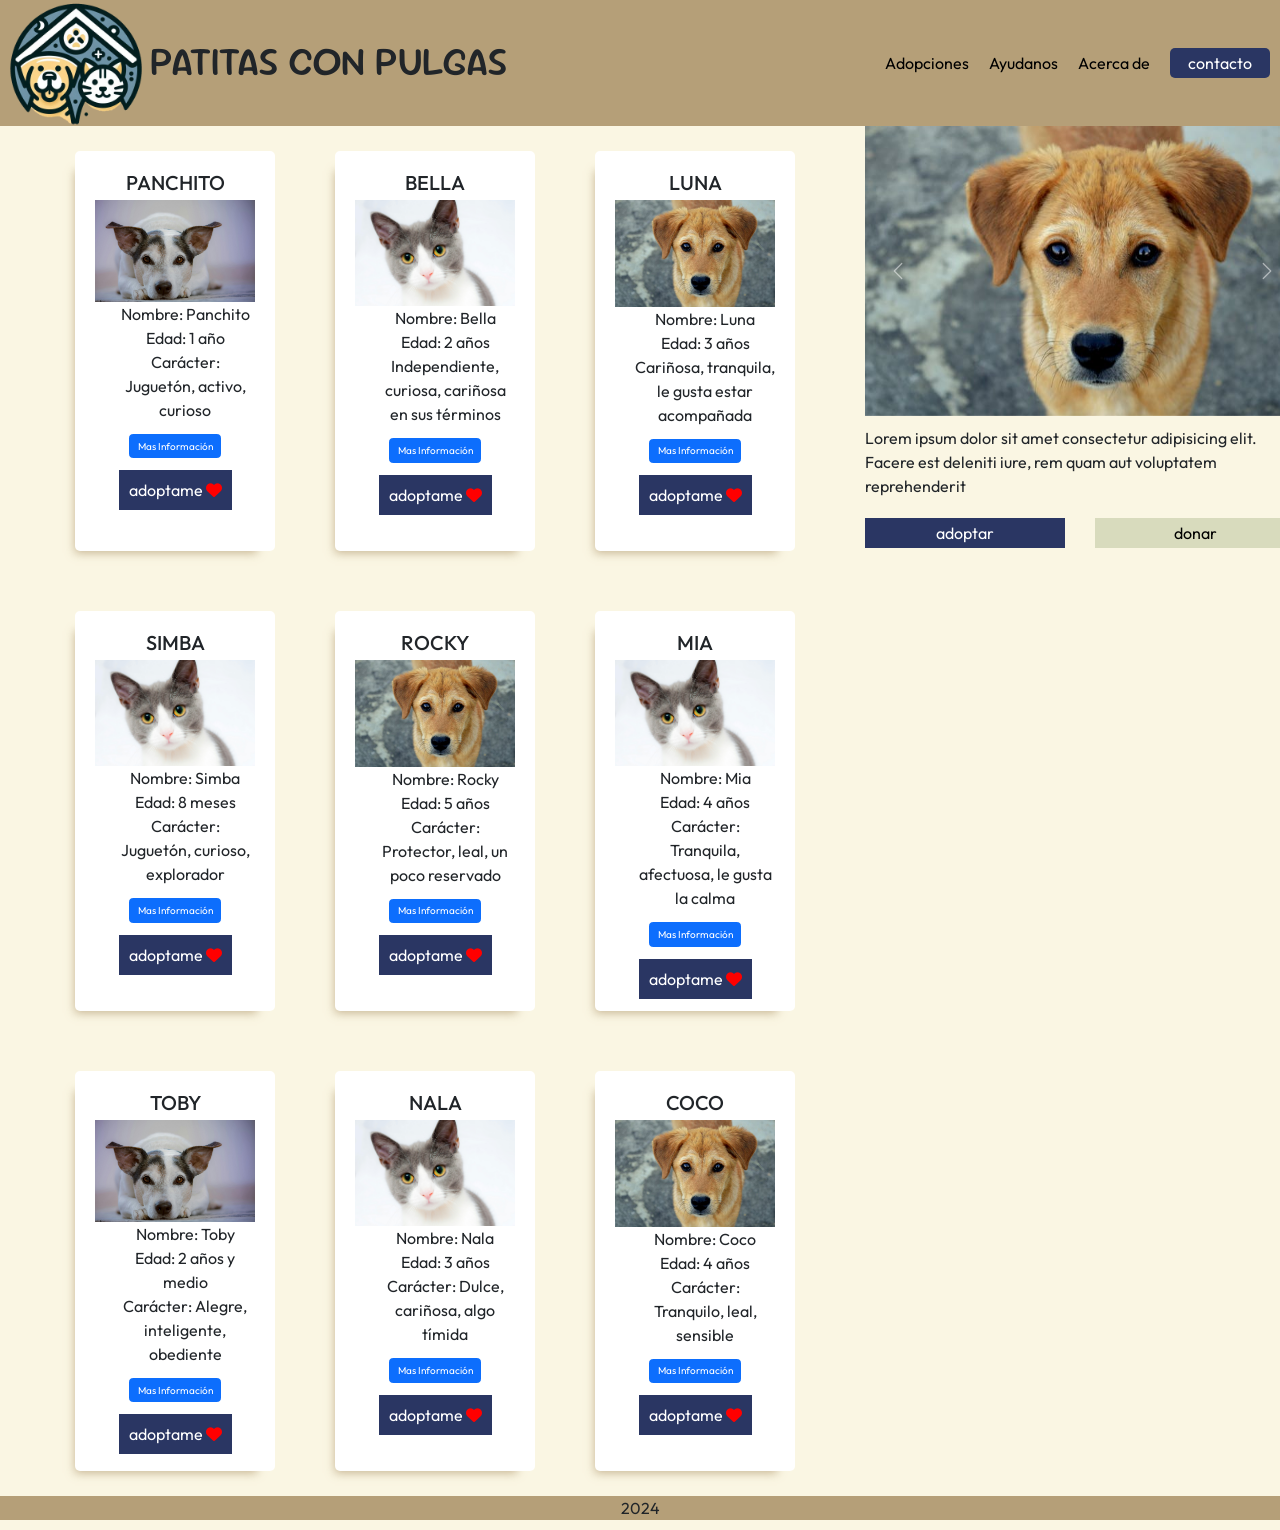
==== commit cfe2f2f4: "Add files via upload" ====
--- a/index.html
+++ b/index.html
@@ -24,9 +24,9 @@
         <h1>patitas con pulgas</h1>
     </div>
         <nav class="navHeader">
-            <a class="navLinks" href="">seccion 1</a>
-            <a class="navLinks" href="">seccion 2</a>
-            <a class="navLinks" href="">seccion 3</a>
+            <a class="navLinks" href="">Adopciones</a>
+            <a class="navLinks" href="">Ayudanos</a>
+            <a class="navLinks" href="">Acerca de</a>
             <a href=""><input class="btnContacto" type="button" value="contacto"></a>
         </nav>
     </header>
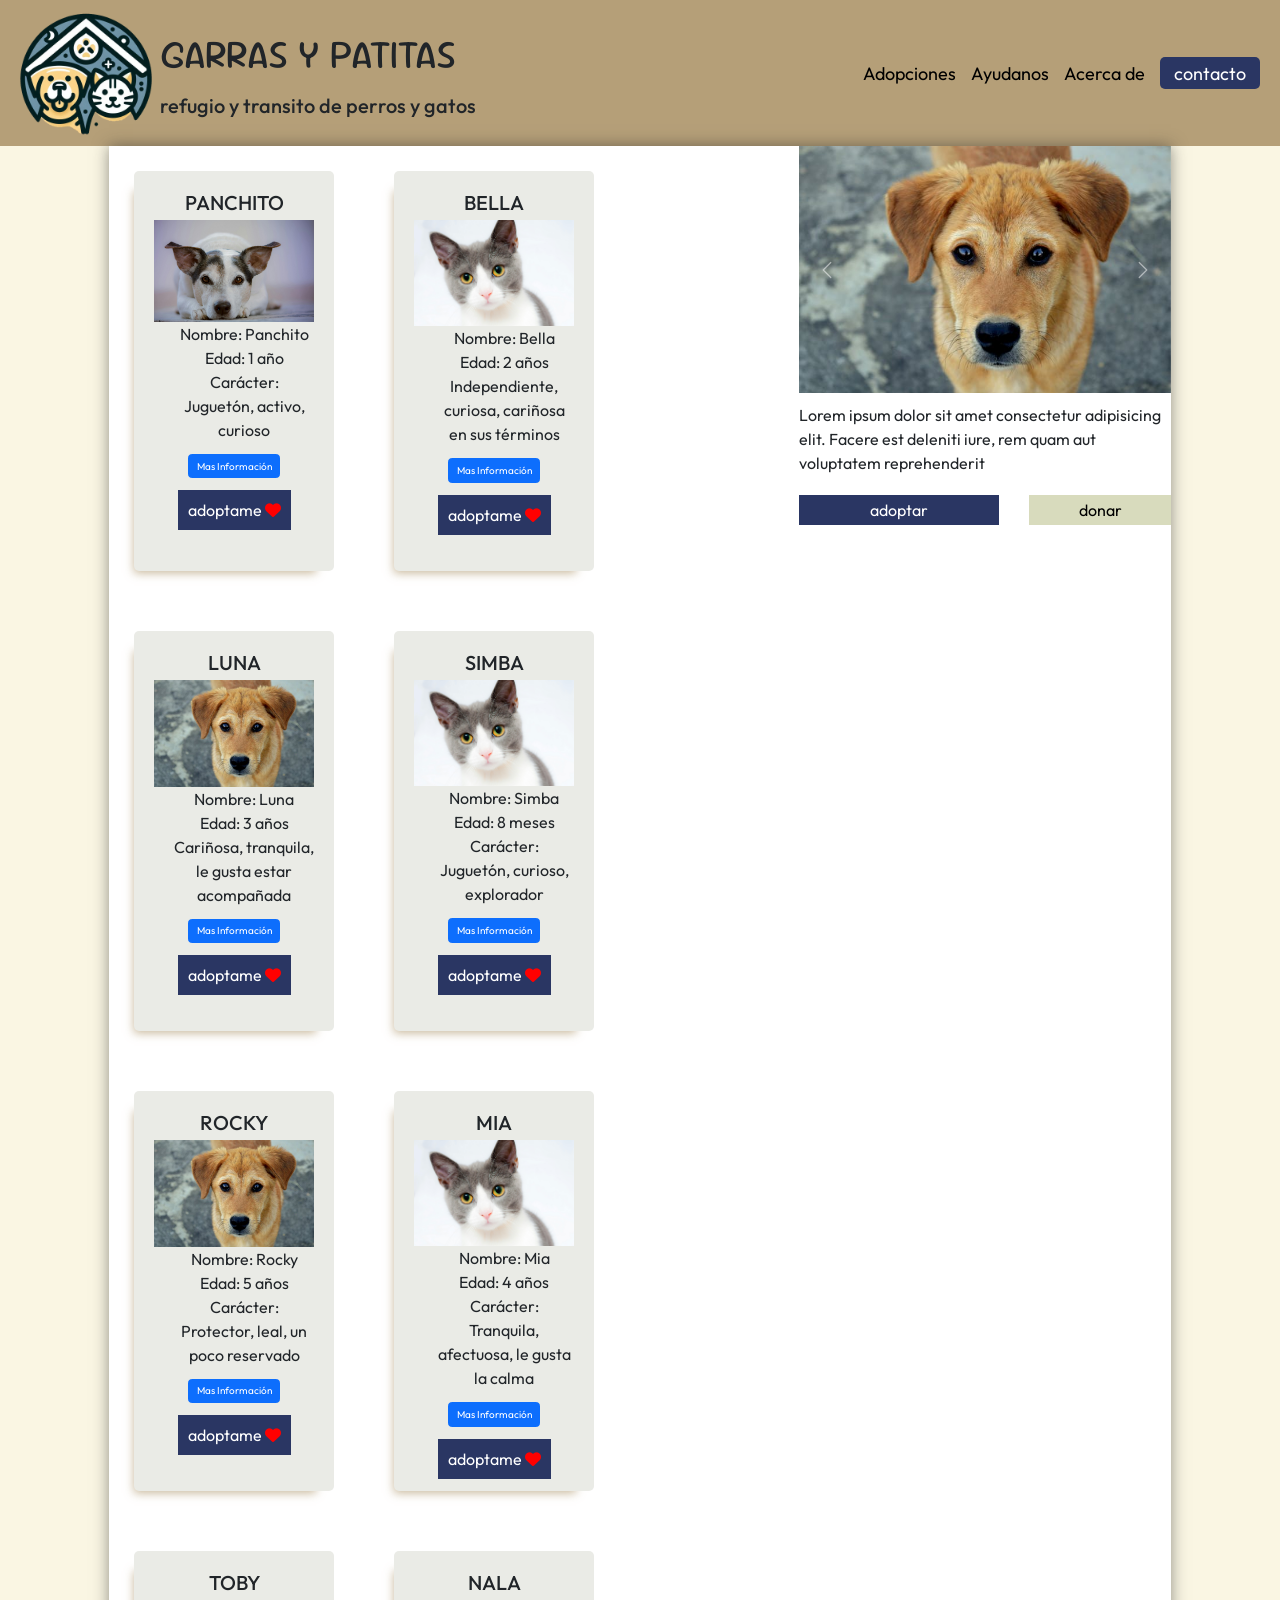
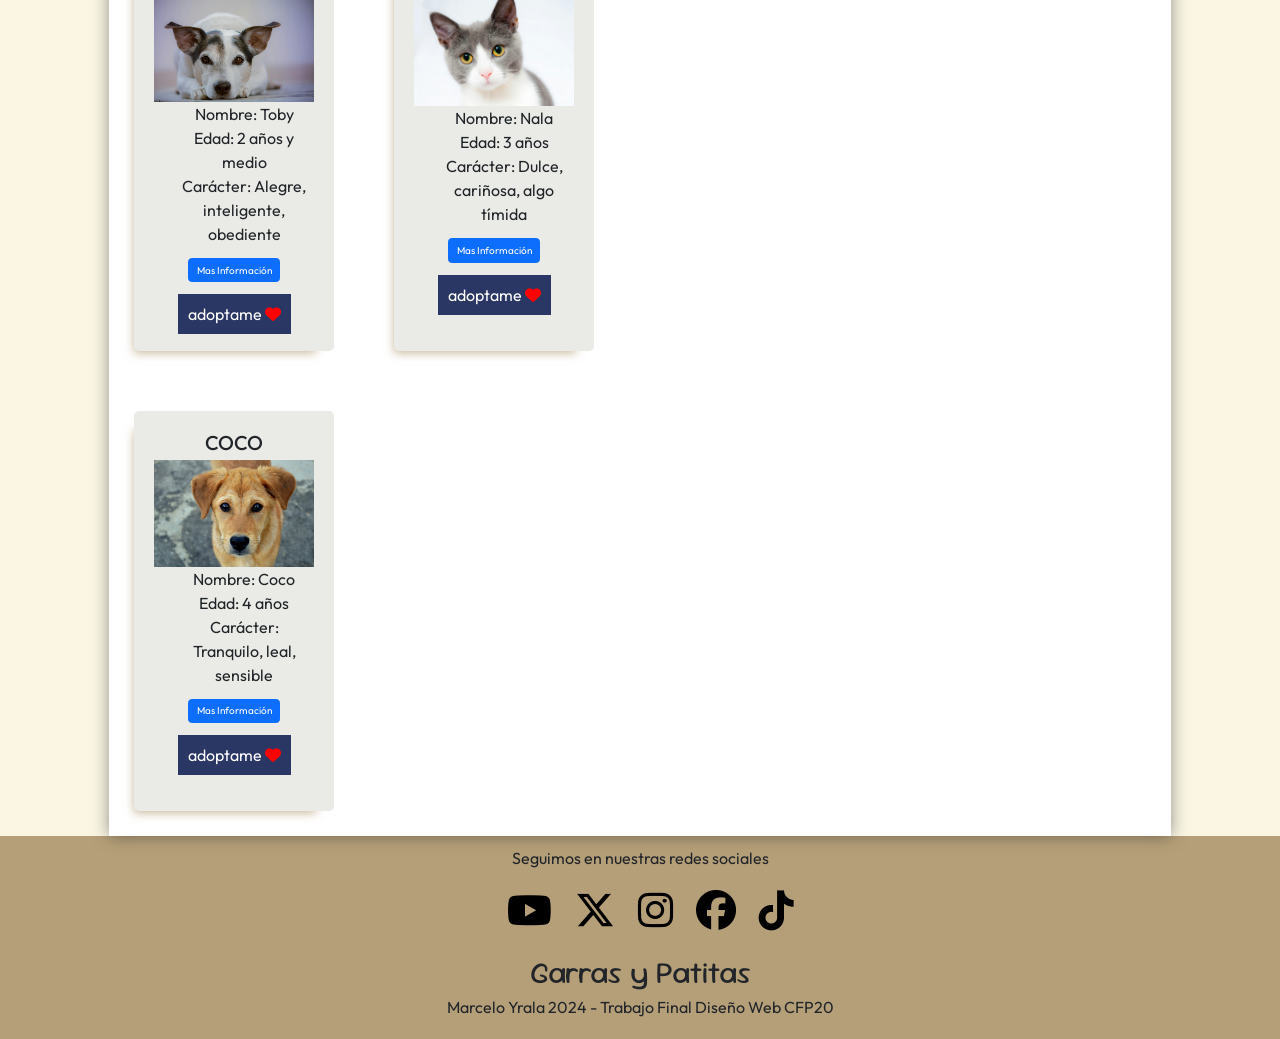
==== commit 5a3180d2: "Add files via upload" ====
--- a/index.html
+++ b/index.html
@@ -3,7 +3,7 @@
 <head>
     <meta charset="UTF-8">
     <meta name="viewport" content="width=device-width, initial-scale=1.0">
-    <title>Patitas con pulgas</title>
+    <title>Garras y Patitas - refugio animal</title>
     <!-- FONT AWESONE -->
     <link rel="stylesheet" href="https://cdnjs.cloudflare.com/ajax/libs/font-awesome/6.6.0/css/all.min.css" integrity="sha512-Kc323vGBEqzTmouAECnVceyQqyqdsSiqLQISBL29aUW4U/M7pSPA/gEUZQqv1cwx4OnYxTxve5UMg5GT6L4JJg==" crossorigin="anonymous" referrerpolicy="no-referrer" />
     <!-- BOOTSTRAP -->
@@ -19,12 +19,16 @@
 <body>
     <header>
         <div class="logo">
-        <a href="index.html"><img src="img/logo1.jpg" alt="logo refugio de mascotas"></a>
-        
-        <h1>patitas con pulgas</h1>
+        <a href="index.html"><img src="img/logo1.jpg" alt="logo refugio de mascotas"></a>   
+        <div class="textoTitulo">
+            <p class="titulo">garras y patitas</p>
+        <h1>refugio y transito de perros y gatos</h1>
+        </div>
+        
+        
     </div>
         <nav class="navHeader">
-            <a class="navLinks" href="">Adopciones</a>
+            <a class="navLinks" href="adoptar.html">Adopciones</a>
             <a class="navLinks" href="">Ayudanos</a>
             <a class="navLinks" href="">Acerca de</a>
             <a href=""><input class="btnContacto" type="button" value="contacto"></a>
@@ -467,7 +471,21 @@
     
 
     <footer>
-        <p>2024</p>
+      <p>Seguimos en nuestras redes sociales</p>
+
+      <nav class="sociales">
+        <ul>
+          <li><a href="#"><i class="fa-brands fa-youtube"></i></a></i></li>
+          <li><a href="#"><i class="fa-brands fa-x-twitter"></i></a></i></li>
+          <li><a href="#"><i class="fa-brands fa-instagram"></i></a></li>
+          <li><a href="#"><i class="fa-brands fa-facebook"></i></a></li>
+          <li><a href="#"><i class="fa-brands fa-tiktok"></i></a></li>
+        </ul>
+      </nav>
+      <div class="logoFooter">
+        Garras y Patitas
+      </div>
+        <p>Marcelo Yrala 2024 - Trabajo Final Diseño Web CFP20</p>
     </footer>
 
    
--- a/css/estilos.css
+++ b/css/estilos.css
@@ -1,9 +1,8 @@
-@import url('https://fonts.googleapis.com/css2?family=Concert+One&display=swap');
-
-@import url('https://fonts.googleapis.com/css2?family=Concert+One&family=Sour+Gummy:ital,wght@0,100..900;1,100..900&display=swap');
+
 
 
 @import url('https://fonts.googleapis.com/css2?family=Concert+One&family=Outfit:wght@100..900&family=Sour+Gummy:ital,wght@0,100..900;1,100..900&display=swap');
+
 
 
 /* RESET */
@@ -41,25 +40,34 @@
     justify-content: space-between;
     align-items: center;
     background-color: #B59F78;
+    padding: 1rem;
 }
 
 header img {
     width: 150px;
 }
 
-header h1 {
+.titulo {
     /* font-family: "Concert One", sans-serif; */
     font-family: "Sour Gummy", sans-serif;
     font-size: 4rem;
     text-transform: uppercase;
 }
 
+.textoTitulo h1 {
+    font-size: 2rem;
+}
+
 .navHeader{
     display: flex;
     align-items: center;
-    gap: 2rem;
-}
-
+    gap: 1.5rem;
+}
+
+
+.navLinks {
+    font-size: 1.8rem;
+}
 .navLinks:hover {
     border: solid;
     width: 100px;
@@ -69,6 +77,7 @@
     border-radius: .5rem;
     margin-right: 1rem;
     text-align: center;
+    transform: scale(1.2);
 }
 /* LOGO */
 .logo {
@@ -103,11 +112,12 @@
     border: none;
     background-color: #2A3663;
     width: 100px;
-    height: 30px;
+    height: 32px;
     cursor: pointer;
     color: #fff;
     border-radius: .5rem;
     margin-right: 1rem;
+    font-size: 1.8rem;
 }
 
 .btnContacto:hover{
@@ -139,19 +149,24 @@
     /* flex-wrap: wrap; */
     gap: 2rem;
     justify-content: space-between;
+    margin: 0 auto;
+    width: 90%;
+    background-color: #FFF;
+    box-shadow: 0px 0px 15px 0px rgba(40, 39, 39, 0.5);
 }
 .container_cards{
     display: flex;
     gap: 1rem;
     flex-wrap: wrap;
    width: 80rem;
+   background-color: #fff;
    
 }
 /* ARTICLE */
 article {
     width: 20rem;
     height: 40rem;
-    background-color: #fff;
+    background-color: #eaebe6;
     text-align: center;
     padding: 2rem;
     margin: 2.5rem;
@@ -189,8 +204,34 @@
 footer {
     background-color: #b59f78 ;
     text-align: center;
-}
-
+    padding: 1rem;
+    margin: 0;
+    display: flex;
+    flex-direction: column;
+    justify-content: center;
+    align-items: center;
+}
+
+footer li {
+    list-style: none;
+}
+.sociales li{
+    display: inline-block;
+}
+
+.sociales i {
+    font-size: 4rem;
+    margin: 1rem;
+}
+
+.sociales i:hover {
+    color: #fff;
+    transform: scale(1.3);
+}
+.logoFooter{
+    font-size: 3rem;
+    font-family: "Sour Gummy", sans-serif;
+}
 .carousel{
   
   max-width: 100%;
@@ -210,6 +251,13 @@
    
 }
 
+article a:hover {
+    background: #1d2544;
+}
+
+
+
+
 .adoptar{
     margin-top: 20px;
 }
@@ -223,3 +271,128 @@
 }
 
 
+/* SECCION ADOPTAR */
+.titulo-adopcion {
+    font-size: 4rem;
+    color: #333;
+    text-align: center;
+    margin-bottom: 20px;
+  }
+  
+.container-adopciones {
+    display: flex;
+    flex-direction: column;
+    width: 90%;
+    margin: 0 auto;
+    padding: 20px;
+    gap: 2rem;
+    background-color: #Fff;
+    box-shadow: 0px 0px 15px 0px rgba(40, 39, 39, 0.5);
+  }
+.intro {
+    text-align: center;
+    font-size: 2rem;
+    color: #666;
+    margin-bottom: 30px;
+  }
+  
+  /* Steps List */
+  ol.pasos-adopcion {
+    padding-left: 20px;
+  }
+
+  ol.pasos-adopcion a {
+    color: #27ae60;
+  }
+  
+  .pasos-adopcion li {
+    font-size: 1.8rem;
+    margin-bottom: 15px;
+  }
+  
+  /* Animal Gallery */
+  .galeria-adopcion {
+    display: flex;
+    justify-content: space-between;
+    flex-wrap: wrap;
+    gap: 20px;
+  }
+  
+  .animal {
+    background-color: #fff;
+    border-radius: 8px;
+    overflow: hidden;
+    width: 30%;
+    box-shadow: 0 2px 10px rgba(0, 0, 0, 0.1);
+    text-align: center;
+    padding: 20px;
+  }
+  
+  .foto-animal {
+    width: 100%;
+    border-radius: 8px;
+    object-fit: cover;
+    height: 200px;
+  }
+  
+  .animal h3 {
+    font-size: 1.5rem;
+    color: #333;
+  }
+  
+  .animal p {
+    font-size: 1.3rem;
+    color: #666;
+  }
+  
+  .btn-adoptar {
+    display: inline-block;
+    padding: 10px 20px;
+    margin-top: 15px;
+    background-color: #3498db;
+    color: white;
+    text-decoration: none;
+    border-radius: 5px;
+  }
+  
+  .btn-adoptar:hover {
+    background-color: #2980b9;
+  }
+  
+  /* Requirements */
+  .requisitos {
+    list-style-type: disc;
+    margin-left: 20px;
+  }
+  
+  .requisitos li {
+    font-size: 1.8rem;
+    color: #666;
+  }
+  
+  /* Contact button */
+  .btn-contacto {
+    display: flex;
+    width: 30rem;
+    padding: 10px 20px;
+    background-color: #2ecc71;
+    color: white;
+    text-decoration: none;
+    border-radius: 5px;
+    margin-top: 20px;
+    text-align: center;
+    justify-content: center;
+    align-items: center;
+  }
+  
+  .btn-contacto:hover {
+    background-color: #27ae60;
+  }
+
+
+  .divContacto {
+    display: flex;
+    align-items: center;
+    justify-content: center;
+  }
+
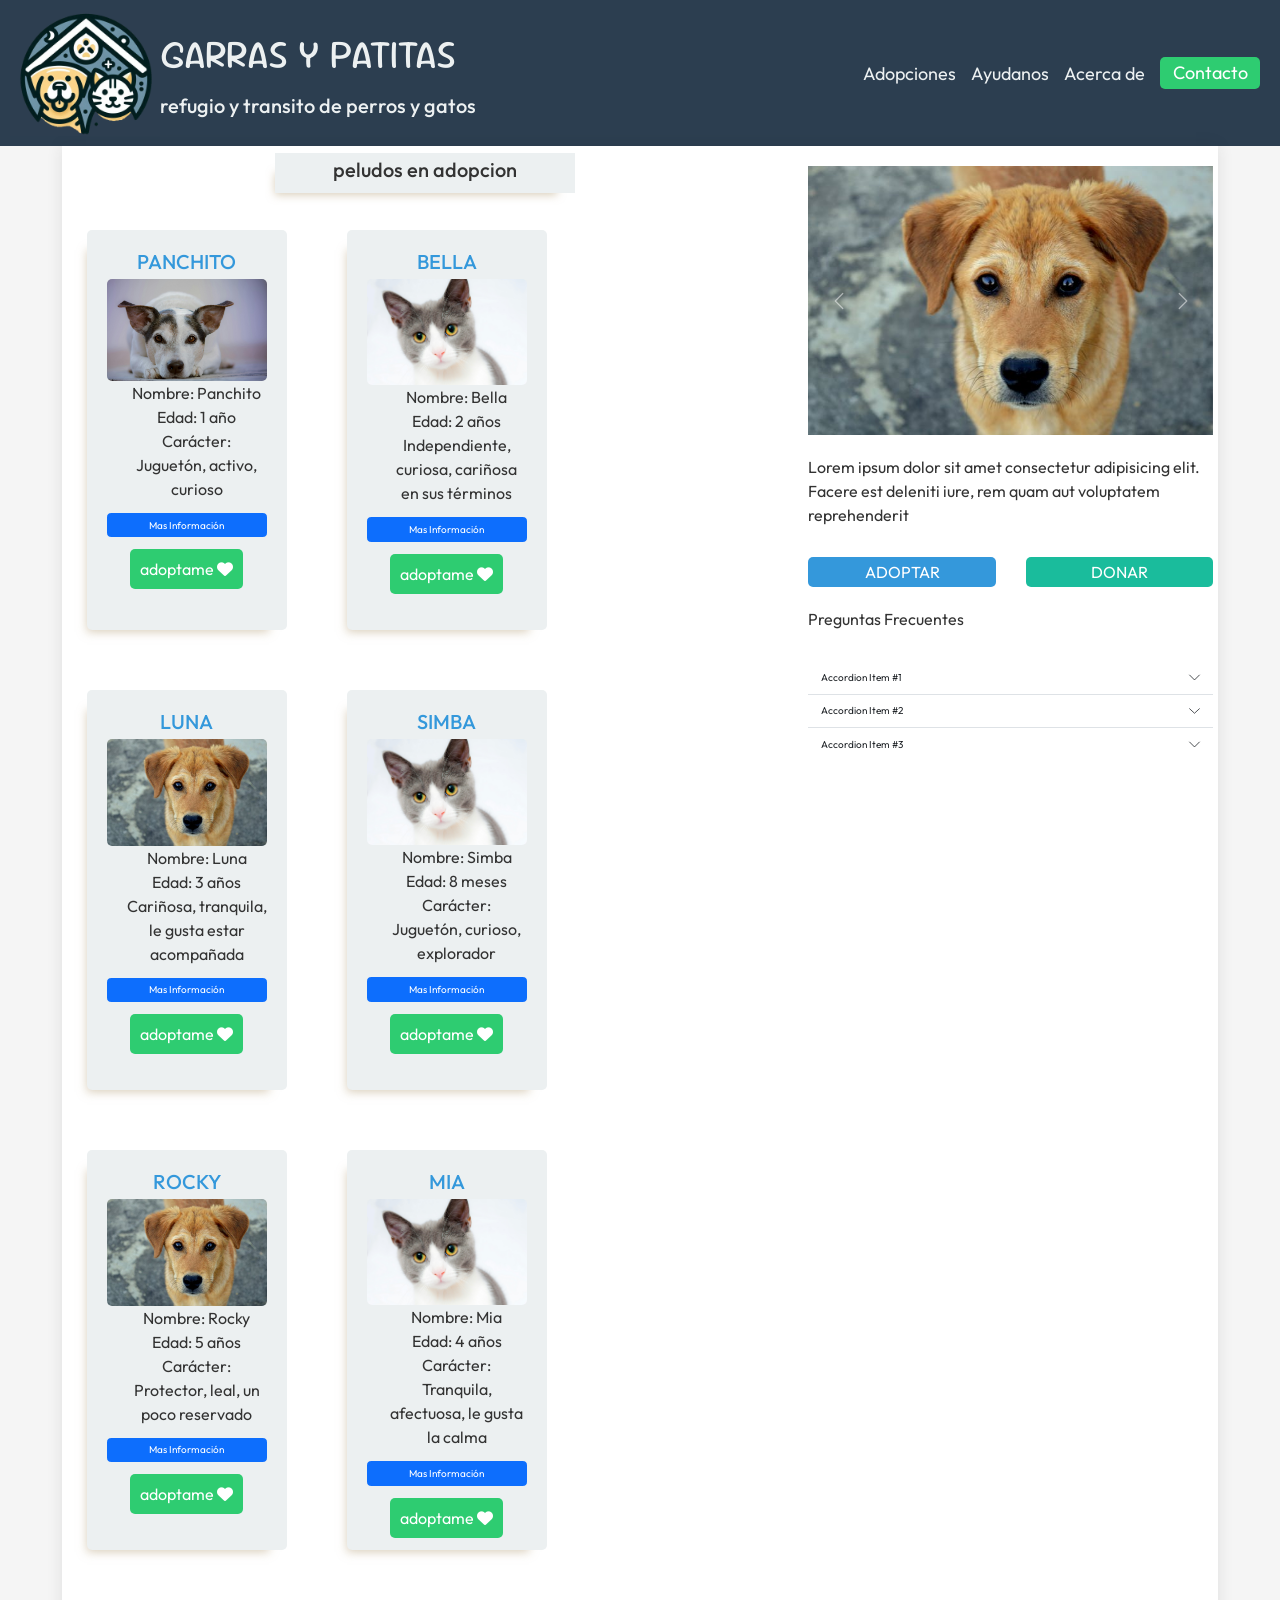
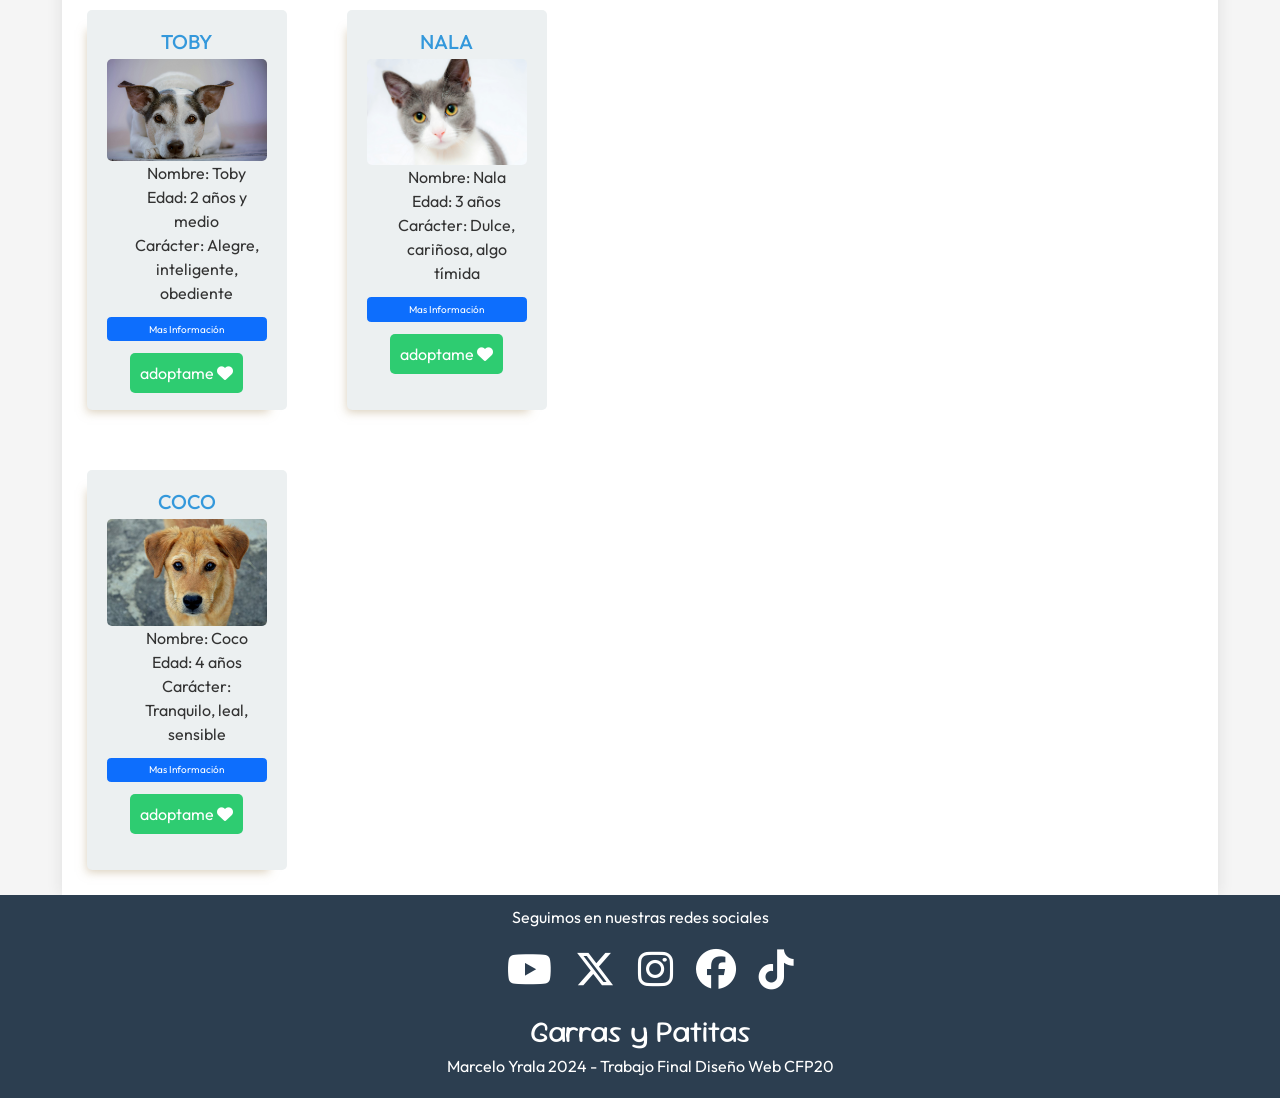
==== commit d5704410: "Add files via upload" ====
--- a/index.html
+++ b/index.html
@@ -31,12 +31,16 @@
             <a class="navLinks" href="adoptar.html">Adopciones</a>
             <a class="navLinks" href="">Ayudanos</a>
             <a class="navLinks" href="">Acerca de</a>
-            <a href=""><input class="btnContacto" type="button" value="contacto"></a>
+            <a href="" class="btnContacto">Contacto</a>
         </nav>
     </header>
     <main>
+   <!-- <h2>Peludos en adopcion</h2> -->
         <div class="container_flex">
+     
 <div class="container_cards">
+  <div class="peludos"><h3>peludos en adopcion</h3></div>
+ 
     <article>
         <h2>Panchito</h2> 
         <img src="img/perro2.jpg" alt="foto perro panchito">
@@ -76,7 +80,7 @@
 </div>
 
         <div class="adoptar">
-        <a href="#">adoptame <i class="fa-solid fa-heart"></i></a>
+        <a href="adoptar.html">adoptame <i class="fa-solid fa-heart"></i></a>
     </div>
     <!-- ANIMAL 2 -->
       </article>
@@ -120,7 +124,7 @@
 </div>
 
         <div class="adoptar">
-        <a href="#">adoptame <i class="fa-solid fa-heart"></i></a>
+        <a href="adoptar.html">adoptame <i class="fa-solid fa-heart"></i></a>
     </div>
       </article>
 
@@ -164,7 +168,7 @@
 </div>
 
         <div class="adoptar">
-        <a href="#">adoptame <i class="fa-solid fa-heart"></i></a>
+        <a href="adoptar.html">adoptame <i class="fa-solid fa-heart"></i></a>
     </div>
 
 
@@ -208,7 +212,7 @@
 </div>
 
         <div class="adoptar">
-        <a href="#">adoptame <i class="fa-solid fa-heart"></i></a>
+        <a href="adoptar.html">adoptame <i class="fa-solid fa-heart"></i></a>
     </div>
       </article>
 
@@ -252,7 +256,7 @@
 </div>
 
         <div class="adoptar">
-        <a href="#">adoptame <i class="fa-solid fa-heart"></i></a>
+        <a href="adoptar.html">adoptame <i class="fa-solid fa-heart"></i></a>
     </div>
       </article>
 
@@ -296,7 +300,7 @@
 </div>
 
         <div class="adoptar">
-        <a href="#">adoptame <i class="fa-solid fa-heart"></i></a>
+        <a href="adoptar.html">adoptame <i class="fa-solid fa-heart"></i></a>
     </div>
       </article>
 
@@ -340,7 +344,7 @@
 </div>
 
         <div class="adoptar">
-        <a href="#">adoptame <i class="fa-solid fa-heart"></i></a>
+        <a href="adoptar.html">adoptame <i class="fa-solid fa-heart"></i></a>
     </div>
       </article>
 
@@ -384,7 +388,7 @@
 </div>
 
         <div class="adoptar">
-        <a href="#">adoptame <i class="fa-solid fa-heart"></i></a>
+        <a href="adoptar.html">adoptame <i class="fa-solid fa-heart"></i></a>
     </div>
       </article>
 
@@ -458,11 +462,46 @@
                 </div>
                 <p>Lorem ipsum dolor sit amet consectetur adipisicing elit. Facere est deleniti iure, rem quam aut voluptatem reprehenderit</p>
                 <div class="asideButtons">
-                    <a href="contacto.html"><input class="botonAdoptar" type="button" value="adoptar"></a>
+                    <a href="contacto.html"class="botonAdoptar">adoptar</a>
                     
-                    <input class="botonDonar" type="button" value="donar">
+                    <a href="#" class="botonDonar">donar</a>
+                </div>
+                
+                <div class="faq"><p>Preguntas Frecuentes</p></div>
+                <div class="accordion accordion-flush" id="accordionFlushExample">
+                  <div class="accordion-item">
+                    <h2 class="accordion-header">
+                      <button class="accordion-button collapsed" type="button" data-bs-toggle="collapse" data-bs-target="#flush-collapseOne" aria-expanded="false" aria-controls="flush-collapseOne">
+                        Accordion Item #1
+                      </button>
+                    </h2>
+                    <div id="flush-collapseOne" class="accordion-collapse collapse" data-bs-parent="#accordionFlushExample">
+                      <div class="accordion-body">Placeholder content for this accordion, which is intended to demonstrate the <code>.accordion-flush</code> class. This is the first item's accordion body.</div>
+                    </div>
+                  </div>
+                  <div class="accordion-item">
+                    <h2 class="accordion-header">
+                      <button class="accordion-button collapsed" type="button" data-bs-toggle="collapse" data-bs-target="#flush-collapseTwo" aria-expanded="false" aria-controls="flush-collapseTwo">
+                        Accordion Item #2
+                      </button>
+                    </h2>
+                    <div id="flush-collapseTwo" class="accordion-collapse collapse" data-bs-parent="#accordionFlushExample">
+                      <div class="accordion-body">Placeholder content for this accordion, which is intended to demonstrate the <code>.accordion-flush</code> class. This is the second item's accordion body. Let's imagine this being filled with some actual content.</div>
+                    </div>
+                  </div>
+                  <div class="accordion-item">
+                    <h2 class="accordion-header">
+                      <button class="accordion-button collapsed" type="button" data-bs-toggle="collapse" data-bs-target="#flush-collapseThree" aria-expanded="false" aria-controls="flush-collapseThree">
+                        Accordion Item #3
+                      </button>
+                    </h2>
+                    <div id="flush-collapseThree" class="accordion-collapse collapse" data-bs-parent="#accordionFlushExample">
+                      <div class="accordion-body">Placeholder content for this accordion, which is intended to demonstrate the <code>.accordion-flush</code> class. This is the third item's accordion body. Nothing more exciting happening here in terms of content, but just filling up the space to make it look, at least at first glance, a bit more representative of how this would look in a real-world application.</div>
+                    </div>
+                  </div>
                 </div>
                 <iframe src="https://www.google.com/maps/embed?pb=!1m18!1m12!1m3!1d3285.00169533012!2d-58.45462522484295!3d-34.57882365618288!2m3!1f0!2f0!3f0!3m2!1i1024!2i768!4f13.1!3m3!1m2!1s0x95bcb5e7e69339d7%3A0xb7ab9fd5898290f8!2sDelgado%20769%2C%20C1427BDI%20Cdad.%20Aut%C3%B3noma%20de%20Buenos%20Aires!5e0!3m2!1ses-419!2sar!4v1731377019322!5m2!1ses-419!2sar" width="400" height="300" style="border:0;" allowfullscreen="" loading="lazy" referrerpolicy="no-referrer-when-downgrade"></iframe>
+
         </aside>
 
 
--- a/css/estilos.css
+++ b/css/estilos.css
@@ -1,6 +1,3 @@
-
-
-
 @import url('https://fonts.googleapis.com/css2?family=Concert+One&family=Outfit:wght@100..900&family=Sour+Gummy:ital,wght@0,100..900;1,100..900&display=swap');
 
 
@@ -22,7 +19,8 @@
 body {
     font-size: 1.6rem;
     font-family: "Outfit", sans-serif;
-    background-color: #FAF6E3;
+    background-color: #F5F5F5;
+    color: #333
 }
 
 img {
@@ -31,7 +29,7 @@
 
 a{
     text-decoration: none;
-    color: black;
+    color: #333;
 }
 
 /* HEADER */
@@ -39,7 +37,7 @@
     display: flex;
     justify-content: space-between;
     align-items: center;
-    background-color: #B59F78;
+    background-color: #2C3E50;
     padding: 1rem;
 }
 
@@ -52,10 +50,12 @@
     font-family: "Sour Gummy", sans-serif;
     font-size: 4rem;
     text-transform: uppercase;
+    color: #ECF0F1;
 }
 
 .textoTitulo h1 {
     font-size: 2rem;
+    color: #ECF0F1;
 }
 
 .navHeader{
@@ -67,9 +67,10 @@
 
 .navLinks {
     font-size: 1.8rem;
+    color: #ECF0F1;
 }
 .navLinks:hover {
-    border: solid;
+    border: solid 2px #3498DB;
     width: 100px;
     height: 30px;
     cursor: pointer;
@@ -87,30 +88,40 @@
 }
 /* BOTONES */
 
+
+
 .botonAdoptar, .botonDonar {
     border: none;
-    background-color: #2A3663;
+    background-color: #3498DB;
     width: 200px;
     height: 30px;
     cursor: pointer;
     color: #fff;
-}
+    border-radius: 5px;
+  text-transform: uppercase;
+  display: flex;
+  justify-content: center;
+  align-items: center;
+  
+ 
+}
+
 
 .botonAdoptar:hover{
-    background-color: #1d2544;
+    background-color: #2980B9;
 }
 .botonDonar{
-    background-color: #D8DBBD;
-    color: #000;
+    background-color: #1ABC9C;
+    color: #fff;
 }
 
 .botonDonar:hover{
-    background-color: #727272;
+    background-color: #16A085;;
 }
 
 .btnContacto{
     border: none;
-    background-color: #2A3663;
+    background-color: #2ECC71;
     width: 100px;
     height: 32px;
     cursor: pointer;
@@ -118,10 +129,14 @@
     border-radius: .5rem;
     margin-right: 1rem;
     font-size: 1.8rem;
-}
+    text-align: center;
+    justify-content: center;
+    align-items: center;
+    padding-top: .2rem;
+    }
 
 .btnContacto:hover{
-    background-color: #1d2544;
+    background-color: #27AE60;
     transform: scale(1.1);
 }
 
@@ -130,7 +145,11 @@
     width: 35%;
     display: flex;
     flex-direction: column;
-    gap: 1rem;
+    gap: 2rem;
+    margin-top: 2rem;
+    margin-right: .5rem;
+
+    
     
 }
 aside img {
@@ -142,17 +161,18 @@
 .asideButtons {
     display: flex;
     gap: 3rem;
+    
 }
 
 .container_flex {
     display: flex;
-    /* flex-wrap: wrap; */
+    flex-wrap: nowrap;
     gap: 2rem;
     justify-content: space-between;
     margin: 0 auto;
-    width: 90%;
+    width: 98%;
     background-color: #FFF;
-    box-shadow: 0px 0px 15px 0px rgba(40, 39, 39, 0.5);
+    box-shadow: 0px 0px 15px 0px rgba(40, 39, 39, 0.1);
 }
 .container_cards{
     display: flex;
@@ -162,25 +182,26 @@
    background-color: #fff;
    
 }
+
 /* ARTICLE */
 article {
     width: 20rem;
     height: 40rem;
-    background-color: #eaebe6;
+    background-color: #ECF0F1;
     text-align: center;
     padding: 2rem;
     margin: 2.5rem;
     border-radius: .5rem;
-    box-shadow: -9px 11px 9px -9px rgba(181,159,120,0.75);
+    box-shadow: -9px 11px 9px -9px rgba(181,159,120,0.5);
     max-width: 100%;
     
    
 }
 article:hover{
     /* transform: scale(1.1); */
-    width: 22rem;
-    height: 42rem;
-padding-top: 2.5rem;
+    width: 20rem;
+    height: 41rem;
+padding-top: 2.3rem;
     /* padding:2.5rem;
     margin: 3rem; */
     box-shadow: -10px 12px 10px -10px rgb(129, 113, 86);
@@ -188,21 +209,32 @@
 
 article h2{
     text-transform: uppercase;
+    color: #3498DB;
 }
 
 article img {
     width: 300px;
+    border-radius: .5rem;
 }
 
 article a{
     margin-top: 2rem;
-}
+    background-color: #2ECC71; 
+    color: #fff;
+    padding: 1rem;
+    border-radius: 5px;
+}
+
+article a:hover {
+    background: #27AE60; 
+}
+
 .info-btn{
     margin-bottom: 2rem;
 }
 
 footer {
-    background-color: #b59f78 ;
+    background-color: #2C3E50 ;
     text-align: center;
     padding: 1rem;
     margin: 0;
@@ -210,6 +242,7 @@
     flex-direction: column;
     justify-content: center;
     align-items: center;
+    color: #fff;
 }
 
 footer li {
@@ -222,10 +255,11 @@
 .sociales i {
     font-size: 4rem;
     margin: 1rem;
+    color: #fff;
 }
 
 .sociales i:hover {
-    color: #fff;
+    color: #3498DB;
     transform: scale(1.3);
 }
 .logoFooter{
@@ -238,21 +272,45 @@
 }
 
 main{
-    display: flex;
-    justify-content: space-between;
-    margin-left: 5rem;
-    margin-right: 5rem;
+    margin: 0 5rem auto;
+}
+/* main h2 {
+    margin: 0 5rem auto;
+    text-align: center;
+    background-color: #FFF;
+    padding: 1rem;
+} */
+.container_cards h3 {
+    text-align: center;
+    background-color: #ECF0F1;
+    height: 4rem;
+    width: 30rem;
+    margin: .2rem;
+    /* margin-top: .5rem; */
+    padding: .5rem;
+    box-shadow: -9px 11px 9px -9px rgba(181,159,120,0.5);
+    justify-content: center;
+    align-items: center;
+    
+}
+.peludos {
+    display: flex;
+    justify-content: center;
+    align-items: center;
+    width: 100%;
+    margin-top: .5rem;
+    
 }
 
 article a {
-    background-color: #2A3663;
+    background-color: #2ECC71;
     color: #fff;
     padding: 1rem;
    
 }
 
 article a:hover {
-    background: #1d2544;
+    background: #27AE60;
 }
 
 
@@ -260,10 +318,14 @@
 
 .adoptar{
     margin-top: 20px;
+    
 }
 
 article a i {
-    color: red;
+    color:#fff;
+}
+article a i:hover {
+    color: #ff0000;
 }
 
 article li {
@@ -282,12 +344,12 @@
 .container-adopciones {
     display: flex;
     flex-direction: column;
-    width: 90%;
+    width: 98%;
     margin: 0 auto;
     padding: 20px;
     gap: 2rem;
     background-color: #Fff;
-    box-shadow: 0px 0px 15px 0px rgba(40, 39, 39, 0.5);
+    box-shadow: 0px 0px 15px 0px rgba(40, 39, 39, 0.1);
   }
 .intro {
     text-align: center;
@@ -396,3 +458,95 @@
     justify-content: center;
   }
 
+/* FORMULARIO ADOPCION */
+
+.formulario-adopcion {
+    background-color: #fff;
+    border-radius: 8px;
+    padding: 20px;
+    box-shadow: 0 4px 12px rgba(0, 0, 0, 0.1);
+    margin-top: 40px;
+  }
+  
+  .formulario-adopcion h2 {
+    text-align: center;
+    font-size: 2.5rem;
+    color: #333;
+  }
+  
+  .formulario-adopcion p {
+    font-size: 1.8rem;
+    text-align: center;
+    color: #666;
+    margin-bottom: 20px;
+  }
+  
+  h3 {
+    font-size: 2rem;
+    margin-top: 20px;
+    color: #333;
+  }
+  
+  .campo {
+    margin-bottom: 15px;
+  }
+  
+  label {
+    font-size: 1.8rem;
+    color: #333;
+    display: block;
+    margin-bottom: 5px;
+  }
+  
+  input, select, textarea {
+    width: 100%;
+    padding: 10px;
+    border: 1px solid #ccc;
+    border-radius: 5px;
+    font-size: 1.6rem;
+  }
+  
+  textarea {
+    height: 120px;
+    resize: vertical;
+  }
+  
+  select {
+    font-size: 1.6rem;
+  }
+  
+  button {
+    padding: 12px 25px;
+    background-color: #3498db;
+    color: white;
+    font-size: 1.6rem;
+    border: none;
+    border-radius: 5px;
+    cursor: pointer;
+    width: 100%;
+  }
+  
+  button:hover {
+    background-color: #2980b9;
+  }
+  
+  input[type="checkbox"] {
+    margin-right: 10px;
+  }
+  
+  .btn-enviar {
+    display: inline-block;
+    background-color: #2ecc71;
+    color: white;
+    padding: 12px 20px;
+    font-size: 1.6rem;
+    border: none;
+    border-radius: 5px;
+    cursor: pointer;
+    width: 100%;
+  }
+  
+  .btn-enviar:hover {
+    background-color: #27ae60;
+  }
+  
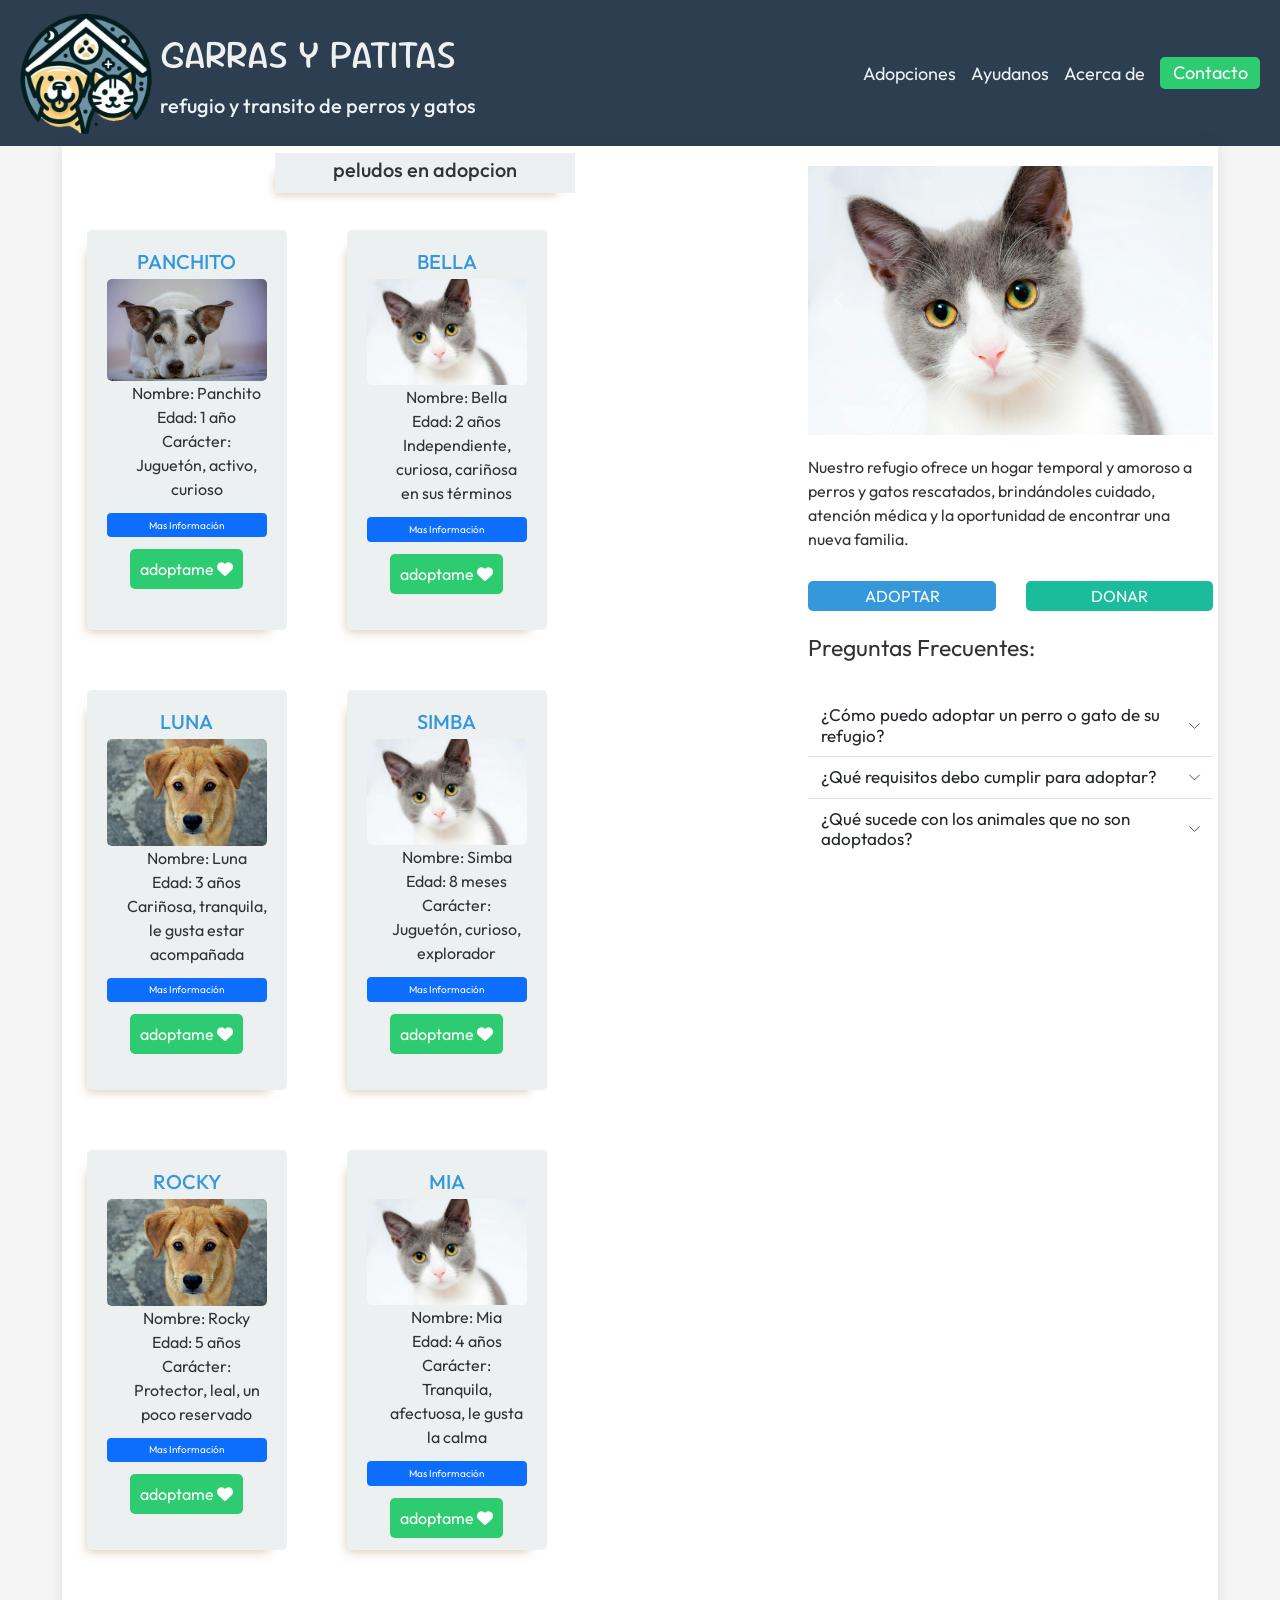
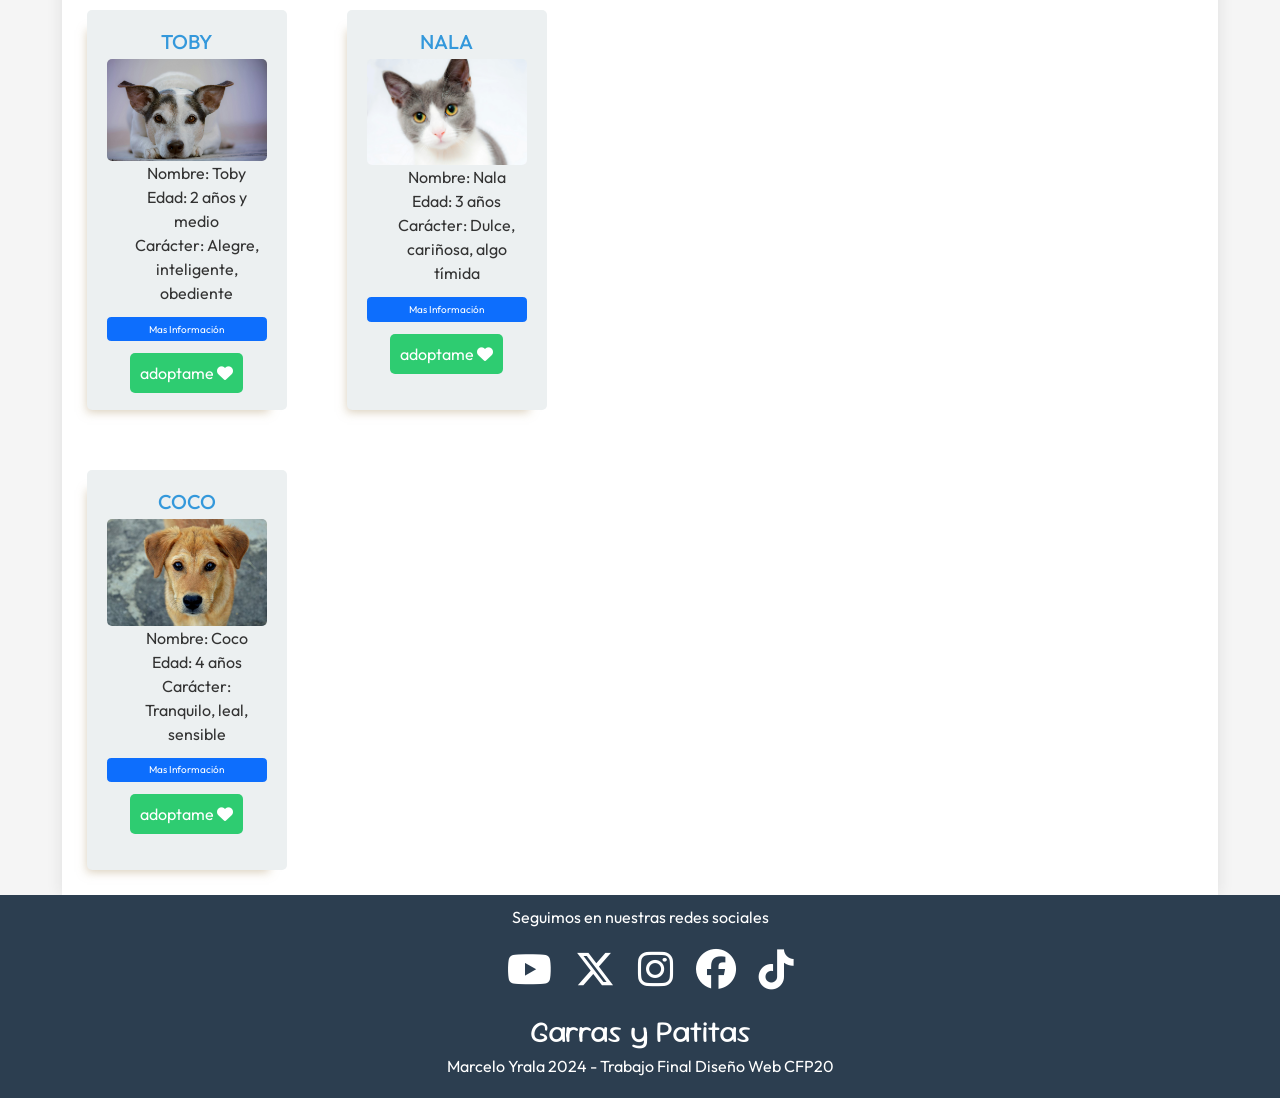
==== commit ca8719ab: "Add files via upload" ====
--- a/index.html
+++ b/index.html
@@ -10,6 +10,7 @@
     <link href="https://cdn.jsdelivr.net/npm/bootstrap@5.3.3/dist/css/bootstrap.min.css" rel="stylesheet" integrity="sha384-QWTKZyjpPEjISv5WaRU9OFeRpok6YctnYmDr5pNlyT2bRjXh0JMhjY6hW+ALEwIH" crossorigin="anonymous">
 <!-- CUSTOM  CSS -->
      <link rel="stylesheet" href="css/estilos.css">
+     <link rel="stylesheet" href="css/responsive.css">
 <!-- FAVICON -->
     <link rel="shortcut icon" href="img/favicon.png" type="image/x-icon">
      
@@ -29,10 +30,37 @@
     </div>
         <nav class="navHeader">
             <a class="navLinks" href="adoptar.html">Adopciones</a>
-            <a class="navLinks" href="">Ayudanos</a>
-            <a class="navLinks" href="">Acerca de</a>
-            <a href="" class="btnContacto">Contacto</a>
+            <a class="navLinks" href="ayudar.html">Ayudanos</a>
+            <a class="navLinks" href="nosotros.html">Acerca de</a>
+            <a href="contacto.html" class="btnContacto">Contacto</a>
         </nav>
+
+        <div class="navMobile">
+          <nav class="navbar bg-azul border-bottom border-body" data-bs-theme="dark">
+            <div class="container-fluid">
+              <!-- <a class="navbar-brand" href="#">Navbar</a> -->
+              <button class="navbar-toggler" type="button" data-bs-toggle="collapse" data-bs-target="#navbarNav" aria-controls="navbarNav" aria-expanded="false" aria-label="Toggle navigation">
+                <span class="navbar-toggler-icon"></span>
+              </button>
+              <div class="collapse navbar-collapse" id="navbarNav">
+                <ul class="navbar-nav">
+                  <li class="nav-item">
+                    <a class="nav-link active" aria-current="page" href="adoptar.html">Adopcion</a>
+                  </li>
+                  <li class="nav-item">
+                    <a class="nav-link" href="ayudar.html">Ayudanos</a>
+                  </li>
+                  <li class="nav-item">
+                    <a class="nav-link" href="nosotros.html">Acerca de</a>
+                  </li>
+                  <li class="nav-item">
+                    <a class="nav-link" href="contacto.html">Contacto</a>
+                  </li>
+                </ul>
+              </div>
+            </div>
+          </nav>
+        </div>
     </header>
     <main>
    <!-- <h2>Peludos en adopcion</h2> -->
@@ -437,7 +465,7 @@
       </article>       
         </div>
         <aside>
-                <div class="carousel">
+                <!-- <div class="carousel">
                     <div id="carouselExample" class="carousel slide">
                         <div class="carousel-inner">
                           <div class="carousel-item active">
@@ -459,48 +487,72 @@
                           <span class="visually-hidden">Next</span>
                         </button>
                       </div>
+                </div> -->
+                <div id="carouselExampleAutoplaying" class="carousel slide" data-bs-ride="carousel">
+                  <div class="carousel-inner">
+                    <div class="carousel-item active">
+                      <img src="img/gato1.jpg" class="d-block w-100" alt="...">
+                    </div>
+                    <div class="carousel-item">
+                      <img src="img/perro1.jpg" class="d-block w-100" alt="...">
+                    </div>
+                    <div class="carousel-item">
+                      <img src="img/perro2.jpg" class="d-block w-100" alt="...">
+                    </div>
+                  </div>
+                  <button class="carousel-control-prev" type="button" data-bs-target="#carouselExampleAutoplaying" data-bs-slide="prev">
+                    <span class="carousel-control-prev-icon" aria-hidden="true"></span>
+                    <span class="visually-hidden">Previous</span>
+                  </button>
+                  <button class="carousel-control-next" type="button" data-bs-target="#carouselExampleAutoplaying" data-bs-slide="next">
+                    <span class="carousel-control-next-icon" aria-hidden="true"></span>
+                    <span class="visually-hidden">Next</span>
+                  </button>
                 </div>
-                <p>Lorem ipsum dolor sit amet consectetur adipisicing elit. Facere est deleniti iure, rem quam aut voluptatem reprehenderit</p>
+                <p>Nuestro refugio ofrece un hogar temporal y amoroso a perros y gatos rescatados, brindándoles cuidado, atención médica y la oportunidad de encontrar una nueva familia.</p>
                 <div class="asideButtons">
                     <a href="contacto.html"class="botonAdoptar">adoptar</a>
                     
                     <a href="#" class="botonDonar">donar</a>
                 </div>
                 
-                <div class="faq"><p>Preguntas Frecuentes</p></div>
+                <div class="faq"><p>Preguntas Frecuentes:</p></div>
                 <div class="accordion accordion-flush" id="accordionFlushExample">
                   <div class="accordion-item">
                     <h2 class="accordion-header">
                       <button class="accordion-button collapsed" type="button" data-bs-toggle="collapse" data-bs-target="#flush-collapseOne" aria-expanded="false" aria-controls="flush-collapseOne">
-                        Accordion Item #1
+                        ¿Cómo puedo adoptar un perro o gato de su refugio?
                       </button>
                     </h2>
                     <div id="flush-collapseOne" class="accordion-collapse collapse" data-bs-parent="#accordionFlushExample">
-                      <div class="accordion-body">Placeholder content for this accordion, which is intended to demonstrate the <code>.accordion-flush</code> class. This is the first item's accordion body.</div>
+                      <div class="accordion-body">Para adoptar, simplemente visita nuestro refugio o contacta con nosotros a través de nuestro sitio web. Realizaremos una breve entrevista y una visita al hogar para asegurarnos de que el animal sea el adecuado para tu familia.</div>
                     </div>
                   </div>
                   <div class="accordion-item">
                     <h2 class="accordion-header">
                       <button class="accordion-button collapsed" type="button" data-bs-toggle="collapse" data-bs-target="#flush-collapseTwo" aria-expanded="false" aria-controls="flush-collapseTwo">
-                        Accordion Item #2
+                        ¿Qué requisitos debo cumplir para adoptar?
                       </button>
                     </h2>
                     <div id="flush-collapseTwo" class="accordion-collapse collapse" data-bs-parent="#accordionFlushExample">
-                      <div class="accordion-body">Placeholder content for this accordion, which is intended to demonstrate the <code>.accordion-flush</code> class. This is the second item's accordion body. Let's imagine this being filled with some actual content.</div>
+                      <div class="accordion-body">Debes ser mayor de edad, tener un hogar adecuado para el animal y un compromiso de brindarle atención y cariño. Realizamos una pequeña entrevista para conocer tu estilo de vida y asegurarnos de que el animal se adapte bien a tu hogar.</div>
                     </div>
                   </div>
                   <div class="accordion-item">
                     <h2 class="accordion-header">
                       <button class="accordion-button collapsed" type="button" data-bs-toggle="collapse" data-bs-target="#flush-collapseThree" aria-expanded="false" aria-controls="flush-collapseThree">
-                        Accordion Item #3
+                        ¿Qué sucede con los animales que no son adoptados?
                       </button>
                     </h2>
                     <div id="flush-collapseThree" class="accordion-collapse collapse" data-bs-parent="#accordionFlushExample">
-                      <div class="accordion-body">Placeholder content for this accordion, which is intended to demonstrate the <code>.accordion-flush</code> class. This is the third item's accordion body. Nothing more exciting happening here in terms of content, but just filling up the space to make it look, at least at first glance, a bit more representative of how this would look in a real-world application.</div>
+                      <div class="accordion-body">Los animales que no son adoptados reciben cuidados continuos en nuestro refugio hasta encontrar un hogar adecuado. Nos aseguramos de que cada uno tenga atención médica, cariño y un ambiente seguro.</div>
                     </div>
                   </div>
+
+                  
+
                 </div>
-                <iframe src="https://www.google.com/maps/embed?pb=!1m18!1m12!1m3!1d3285.00169533012!2d-58.45462522484295!3d-34.57882365618288!2m3!1f0!2f0!3f0!3m2!1i1024!2i768!4f13.1!3m3!1m2!1s0x95bcb5e7e69339d7%3A0xb7ab9fd5898290f8!2sDelgado%20769%2C%20C1427BDI%20Cdad.%20Aut%C3%B3noma%20de%20Buenos%20Aires!5e0!3m2!1ses-419!2sar!4v1731377019322!5m2!1ses-419!2sar" width="400" height="300" style="border:0;" allowfullscreen="" loading="lazy" referrerpolicy="no-referrer-when-downgrade"></iframe>
+                <iframe class="mapa" src="https://www.google.com/maps/embed?pb=!1m18!1m12!1m3!1d3285.00169533012!2d-58.45462522484295!3d-34.57882365618288!2m3!1f0!2f0!3f0!3m2!1i1024!2i768!4f13.1!3m3!1m2!1s0x95bcb5e7e69339d7%3A0xb7ab9fd5898290f8!2sDelgado%20769%2C%20C1427BDI%20Cdad.%20Aut%C3%B3noma%20de%20Buenos%20Aires!5e0!3m2!1ses-419!2sar!4v1731377019322!5m2!1ses-419!2sar" width="400" height="300" style="border:0;" allowfullscreen="" loading="lazy" referrerpolicy="no-referrer-when-downgrade"></iframe>
 
         </aside>
 
--- a/css/estilos.css
+++ b/css/estilos.css
@@ -335,7 +335,7 @@
 
 /* SECCION ADOPTAR */
 .titulo-adopcion {
-    font-size: 4rem;
+    font-size: 3rem;
     color: #333;
     text-align: center;
     margin-bottom: 20px;
@@ -358,7 +358,7 @@
     margin-bottom: 30px;
   }
   
-  /* Steps List */
+  /* PASOS ADOPCION */
   ol.pasos-adopcion {
     padding-left: 20px;
   }
@@ -372,7 +372,7 @@
     margin-bottom: 15px;
   }
   
-  /* Animal Gallery */
+  /* GALERIA ANIMALES */
   .galeria-adopcion {
     display: flex;
     justify-content: space-between;
@@ -421,7 +421,7 @@
     background-color: #2980b9;
   }
   
-  /* Requirements */
+  /* SECCION REQUISITOS */
   .requisitos {
     list-style-type: disc;
     margin-left: 20px;
@@ -432,7 +432,7 @@
     color: #666;
   }
   
-  /* Contact button */
+  /* BOTON DE CONTACTO */
   .btn-contacto {
     display: flex;
     width: 30rem;
@@ -549,4 +549,320 @@
   .btn-enviar:hover {
     background-color: #27ae60;
   }
-  +  
+
+ .faq p{
+  font-size: 2.3rem;
+  
+ }
+
+ .collapsed {
+  font-size: 1.7rem;
+ }
+
+ /* SECCION AYUDANOS */
+
+.titulo-ayudanos {
+  font-size: 3rem;
+  color: #333;
+  text-align: center;
+  margin-bottom: 20px;
+}
+
+.intro-ayudanos {
+  font-size: 2rem;
+  color: #666;
+  text-align: center;
+  margin-bottom: 40px;
+}
+
+.opciones-ayuda {
+  display: flex;
+  justify-content: space-between;
+  gap: 20px;
+  flex-wrap: wrap;
+}
+
+.opcion {
+  background-color: #fff;
+  border-radius: 8px;
+  box-shadow: 0 4px 8px rgba(0, 0, 0, 0.1);
+  padding: 20px;
+  width: 30%;
+  text-align: center;
+  transition: transform 0.3s ease, box-shadow 0.3s ease;
+}
+
+.opcion:hover {
+  transform: translateY(-10px);
+  box-shadow: 0 8px 16px rgba(0, 0, 0, 0.2);
+}
+
+.opcion h3 {
+  font-size: 2rem;
+  color: #333;
+  margin-bottom: 15px;
+}
+
+.opcion p {
+  font-size: 1.6rem;
+  color: #666;
+  margin-bottom: 20px;
+}
+
+.btn-donacion,
+.btn-voluntariado,
+.btn-eventos {
+  padding: 12px 25px;
+  background-color: #3498db;
+  color: white;
+  font-size: 1.1rem;
+  text-decoration: none;
+  border-radius: 5px;
+}
+
+.btn-donacion:hover,
+.btn-voluntariado:hover,
+.btn-eventos:hover {
+  background-color: #2980b9;
+}
+
+.info-contacto {
+  text-align: center;
+  margin-top: 30px;
+}
+
+.info-contacto a {
+  color: #3498db;
+  text-decoration: none;
+}
+
+.info-contacto a:hover {
+  text-decoration: underline;
+}
+
+/*SECCION ACERCA DE*/
+.acerca-de {
+  background-color: #fff;
+  margin-top: 1rem;
+}
+
+.titulo-acerca-de {
+  font-size: 3rem;
+  color: #333;
+  text-align: center;
+  margin-bottom: 2rem;
+}
+
+.intro-acerca-de {
+  font-size: 2rem;
+  color: #666;
+  text-align: center;
+  margin-bottom: 40px;
+}
+
+.mision-vision {
+  display: flex;
+  justify-content: space-between;
+  gap: 30px;
+  margin-bottom: 40px;
+  flex-wrap: wrap;
+}
+
+.mision, .vision {
+  width: 45%;
+}
+
+.mision h3, .vision h3 {
+  font-size: 2.5rem;
+  color: #333;
+  margin-bottom: 10px;
+}
+
+.mision p, .vision p {
+  font-size: 1.6rem;
+  color: #666;
+  line-height: 1.6;
+}
+
+.valores {
+  margin-bottom: 40px;
+}
+
+.valores h3 {
+  font-size: 2.5rem;
+  color: #333;
+  margin-bottom: 15px;
+}
+
+.valores ul {
+  list-style-type: none;
+  padding-left: 0;
+}
+
+.valores li {
+  font-size: 1.6rem;
+  color: #666;
+  margin-bottom: 10px;
+}
+
+.equipo {
+  text-align: center;
+}
+
+.equipo h3 {
+  font-size: 2.5rem;
+  color: #333;
+  margin-bottom: 15px;
+}
+
+.equipo p {
+  font-size: 1.6rem;
+  color: #666;
+  margin-bottom: 30px;
+}
+
+.miembros-equipo {
+  display: flex;
+  justify-content: space-between;
+  gap: 30px;
+  flex-wrap: wrap;
+}
+
+.miembro {
+  width: 30%;
+  text-align: center;
+}
+
+.foto-miembro {
+  width: 100%;
+  border-radius: 50%;
+  object-fit: cover;
+  height: 200px;
+  margin-bottom: 15px;
+}
+
+.miembro h4 {
+  font-size: 1.6rem;
+  color: #333;
+}
+
+.miembro p {
+  font-size: 1.4rem;
+  color: #666;
+}
+
+/* SECCION CONTACTO */
+.contacto {
+  background-color: #f9f9f9;
+  /* padding: 40px 20px;
+  margin-top: 40px; */
+}
+
+.titulo-contacto {
+  font-size: 2.5rem;
+  color: #333;
+  text-align: center;
+  margin-bottom: 20px;
+}
+
+.intro-contacto {
+  font-size: 1.8rem;
+  color: #666;
+  text-align: center;
+  margin-bottom: 40px;
+}
+
+.formulario-contacto {
+  background-color: #fff;
+  padding: 30px;
+  /* border-radius: 8px;
+  box-shadow: 0 4px 12px rgba(0, 0, 0, 0.1); */
+  margin-bottom: 40px;
+}
+
+.formulario-contacto .campo {
+  margin-bottom: 15px;
+}
+
+.formulario-contacto label {
+  font-size: 1.6rem;
+  color: #333;
+  display: block;
+  margin-bottom: 5px;
+}
+
+.formulario-contacto input,
+.formulario-contacto textarea {
+  width: 100%;
+  padding: 10px;
+  border: 1px solid #ccc;
+  border-radius: 5px;
+  font-size: 1.5rem;
+}
+
+.formulario-contacto button {
+  padding: 12px 25px;
+  background-color: #3498db;
+  color: white;
+  font-size: 1.5rem;
+  border: none;
+  border-radius: 5px;
+  cursor: pointer;
+  width: 100%;
+}
+
+.formulario-contacto button:hover {
+  background-color: #2980b9;
+}
+
+.informacion-contacto {
+  text-align: center;
+}
+
+.informacion-contacto h3 {
+  font-size: 1.8rem;
+  color: #333;
+  margin-bottom: 20px;
+}
+
+.informacion-contacto p {
+  font-size: 1.8rem;
+  color: #666;
+  margin-bottom: 20px;
+}
+
+.informacion-contacto .detalles-contacto p {
+  font-size: 1.6rem;
+  color: #666;
+  margin-bottom: 10px;
+}
+
+.informacion-contacto ul {
+  list-style-type: none;
+  padding-left: 0;
+}
+
+.informacion-contacto ul li {
+  font-size: 1.6rem;
+  color: #3498db;
+  margin-bottom: 8px;
+}
+
+.informacion-contacto ul li a {
+  text-decoration: none;
+  color: inherit;
+}
+
+.informacion-contacto ul li a:hover {
+  text-decoration: underline;
+}
+
+
+.navMobile {
+  display: none;
+}
+
+.bg-azul {
+  background-color: #2C3E50;
+}
--- a/css/responsive.css
+++ b/css/responsive.css
@@ -0,0 +1,85 @@
+ /* RESPONSIVE */
+
+ @media(max-width:768px){
+    header{
+        display: flex;
+        flex-direction: column;
+      
+    }
+
+    header nav {
+      justify-content: center;
+      margin-left: 3rem;
+    }
+
+    aside {
+      display: none;
+    }
+
+    .container_cards{
+      justify-content: space-evenly;
+    }
+
+    .opciones-ayuda{
+      display: flex;
+      flex-direction: column;
+    }
+    .opcion{
+      width: 100%;
+    }
+
+    .galeria-adopcion, .miembros-equipo{
+      display: flex;
+      flex-direction: column;
+    }
+
+    .animal, .miembro{
+      width: 100%;
+    }
+
+    .mision-vision{
+      flex-direction: column;
+    }
+
+    .mision, .vision{
+      width: 100%;
+    }
+
+  }
+
+@media (max-width:512px){
+  .navHeader {
+    display: none;
+  }
+ .navMobile {
+  display: block;
+  width: 100%;
+}
+
+.container-adopciones{
+  width: 100%;
+}
+
+main {
+  width: 100%;
+  margin: 0;
+  padding: 0;
+}
+
+article {
+  width: 35rem;
+  height: 45rem;
+}
+
+article:hover{
+
+  width: 35rem;
+  height: 46rem;
+padding-top: 2.3rem;
+  box-shadow: -10px 12px 10px -10px rgb(129, 113, 86);
+}
+
+}
+
+
+contraseña netlify #LitoEnana0108.
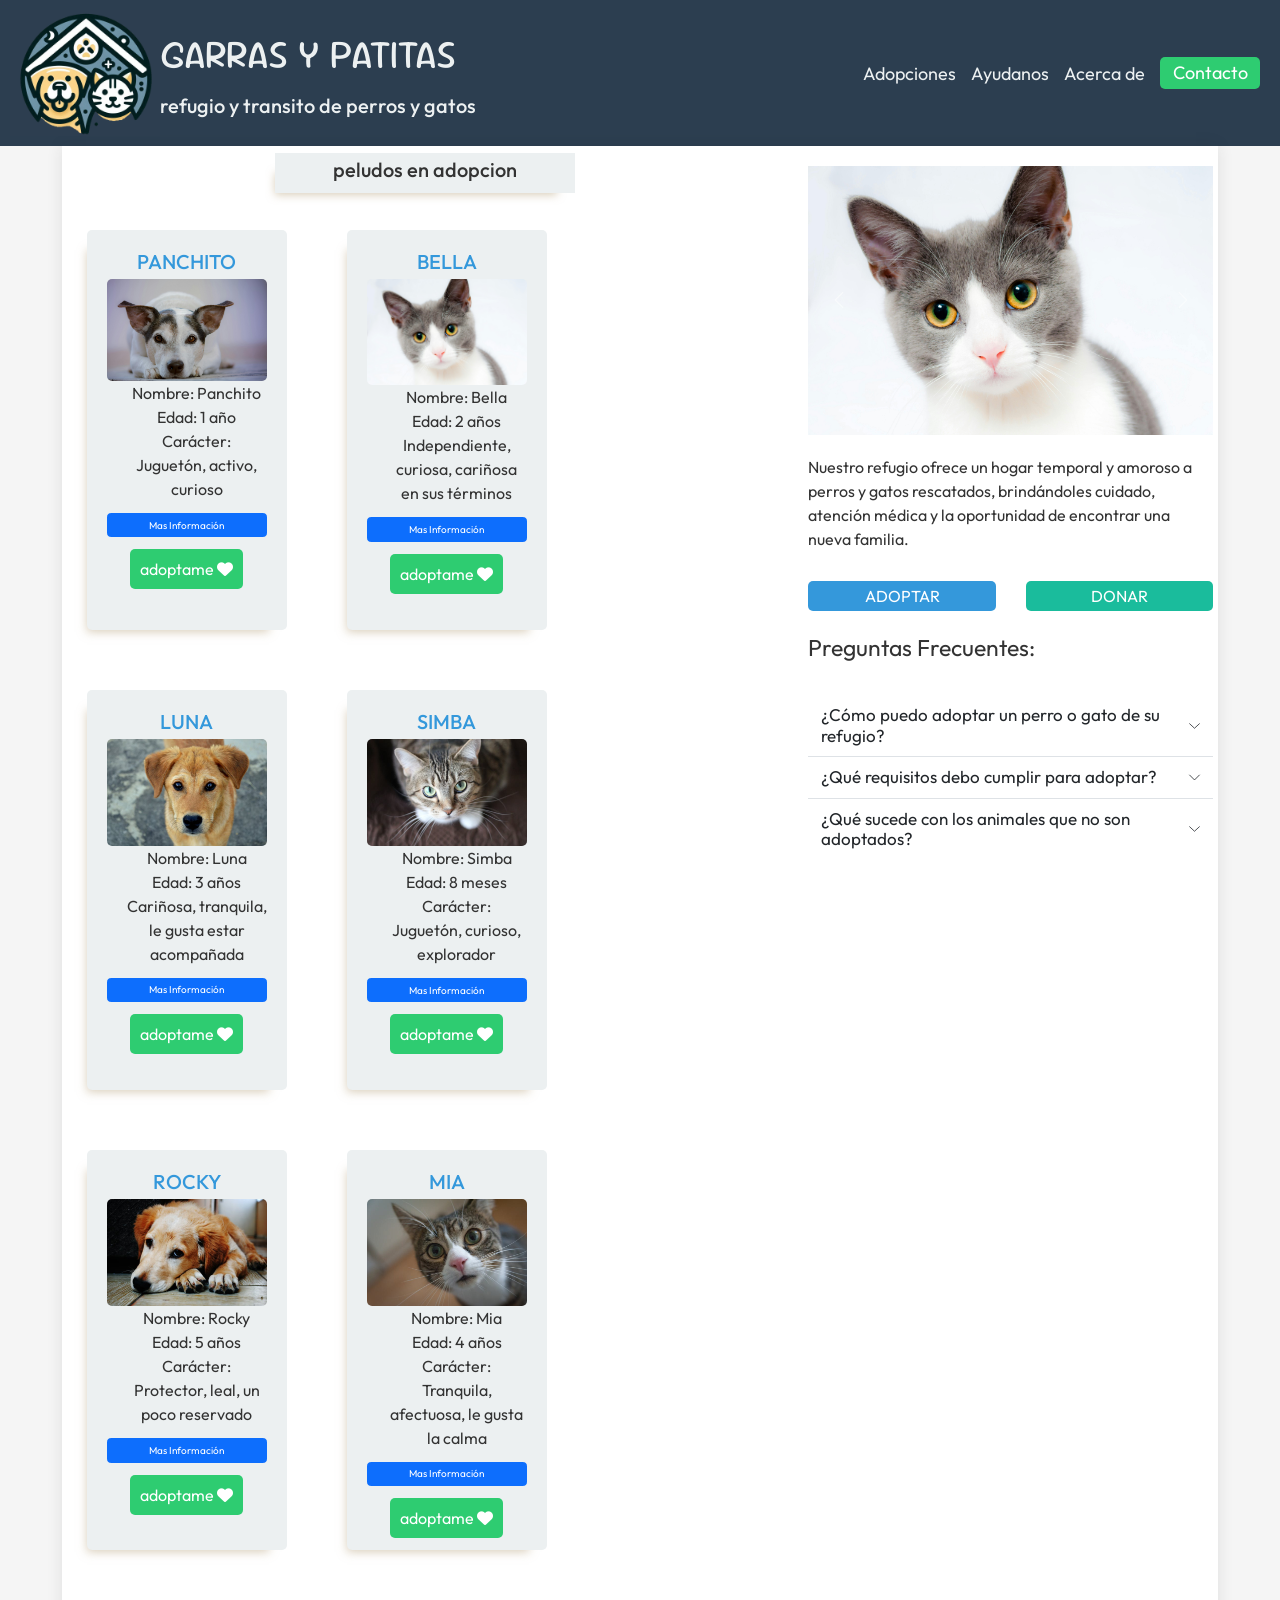
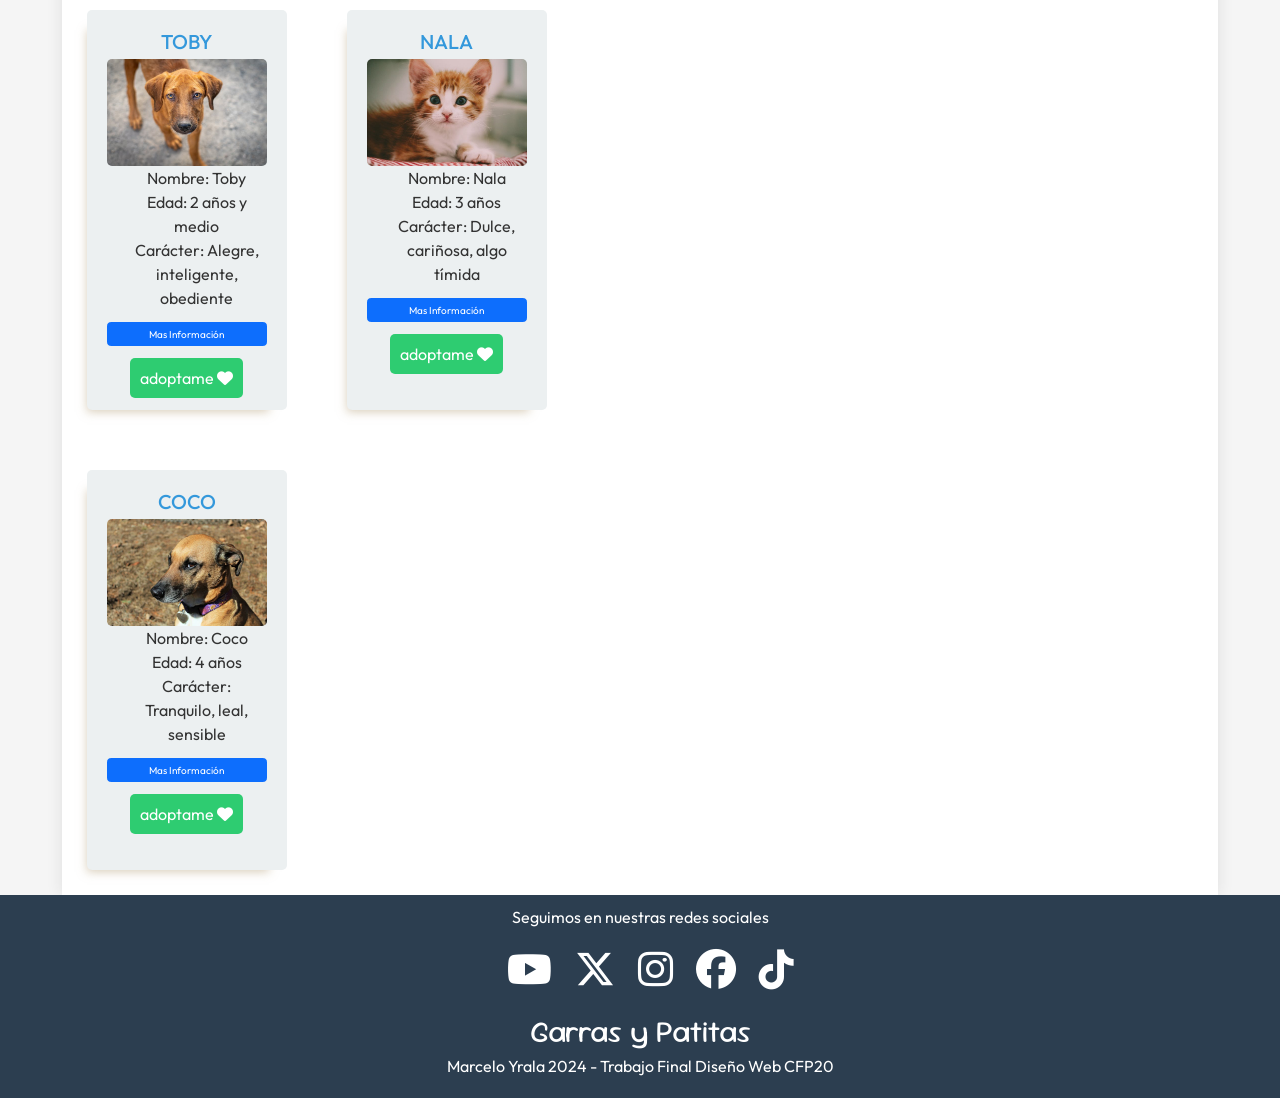
==== commit 0a64738a: "Add files via upload" ====
--- a/index.html
+++ b/index.html
@@ -114,7 +114,7 @@
       </article>
       <article>
         <h2>Bella</h2> 
-        <img src="img/gato1.jpg" alt="foto perro panchito">
+        <img src="img/gato1.jpg" alt="foto gato">
         <ul>
           <li>Nombre: Bella</li>
           <li>Edad: 2 años</li>
@@ -204,7 +204,7 @@
     <!-- ANIMAL -->
       <article>
         <h2>Simba</h2> 
-        <img src="img/gato1.jpg" alt="foto perro panchito">
+        <img src="img/gato2.jpg" alt="foto gato">
         <ul>
           <li>Nombre: Simba</li>
           <li>Edad: 8 meses</li>
@@ -247,7 +247,7 @@
         <!-- ANIMAL -->
       <article>
         <h2>Rocky</h2> 
-        <img src="img/perro1.jpg" alt="foto perro panchito">
+        <img src="img/perro3.jpg" alt="foto perro">
         <ul>
           <li>Nombre: Rocky</li>
           <li>Edad: 5 años</li>
@@ -292,7 +292,7 @@
       
       <article>
         <h2>Mia</h2> 
-        <img src="img/gato1.jpg" alt="foto perro panchito">
+        <img src="img/gato3.jpg" alt="foto gato">
         <ul>
           <li>Nombre: Mia</li>
           <li>Edad: 4 años</li>
@@ -336,7 +336,7 @@
 
       <article>
         <h2>Toby</h2> 
-        <img src="img/perro2.jpg" alt="foto perro panchito">
+        <img src="img/perro4.jpg" alt="foto perro">
         <ul>
           <li>Nombre: Toby</li>
           <li>Edad: 2 años y medio</li>
@@ -380,7 +380,7 @@
 
       <article>
         <h2>Nala</h2> 
-        <img src="img/gato1.jpg" alt="foto perro panchito">
+        <img src="img/gato4.jpg" alt="foto gato">
         <ul>
           <li>Nombre: Nala</li>
           <li>Edad: 3 años</li>
@@ -424,7 +424,7 @@
 
       <article>
         <h2>Coco</h2> 
-        <img src="img/perro1.jpg" alt="foto perro panchito">
+        <img src="img/perro5.jpg" alt="foto perro">
         <ul>
           <li>Nombre: Coco</li>
           <li>Edad: 4 años</li>
@@ -499,6 +499,9 @@
                     <div class="carousel-item">
                       <img src="img/perro2.jpg" class="d-block w-100" alt="...">
                     </div>
+                    <div class="carousel-item">
+                      <img src="img/perro6.jpg" class="d-block w-100" alt="...">
+                    </div>
                   </div>
                   <button class="carousel-control-prev" type="button" data-bs-target="#carouselExampleAutoplaying" data-bs-slide="prev">
                     <span class="carousel-control-prev-icon" aria-hidden="true"></span>
--- a/css/estilos.css
+++ b/css/estilos.css
@@ -736,7 +736,8 @@
 
 .foto-miembro {
   width: 100%;
-  border-radius: 50%;
+  border: .1rem solid black;
+  border-radius: .8rem;
   object-fit: cover;
   height: 200px;
   margin-bottom: 15px;
--- a/css/responsive.css
+++ b/css/responsive.css
@@ -80,6 +80,3 @@
 }
 
 }
-
-
-contraseña netlify #LitoEnana0108.
